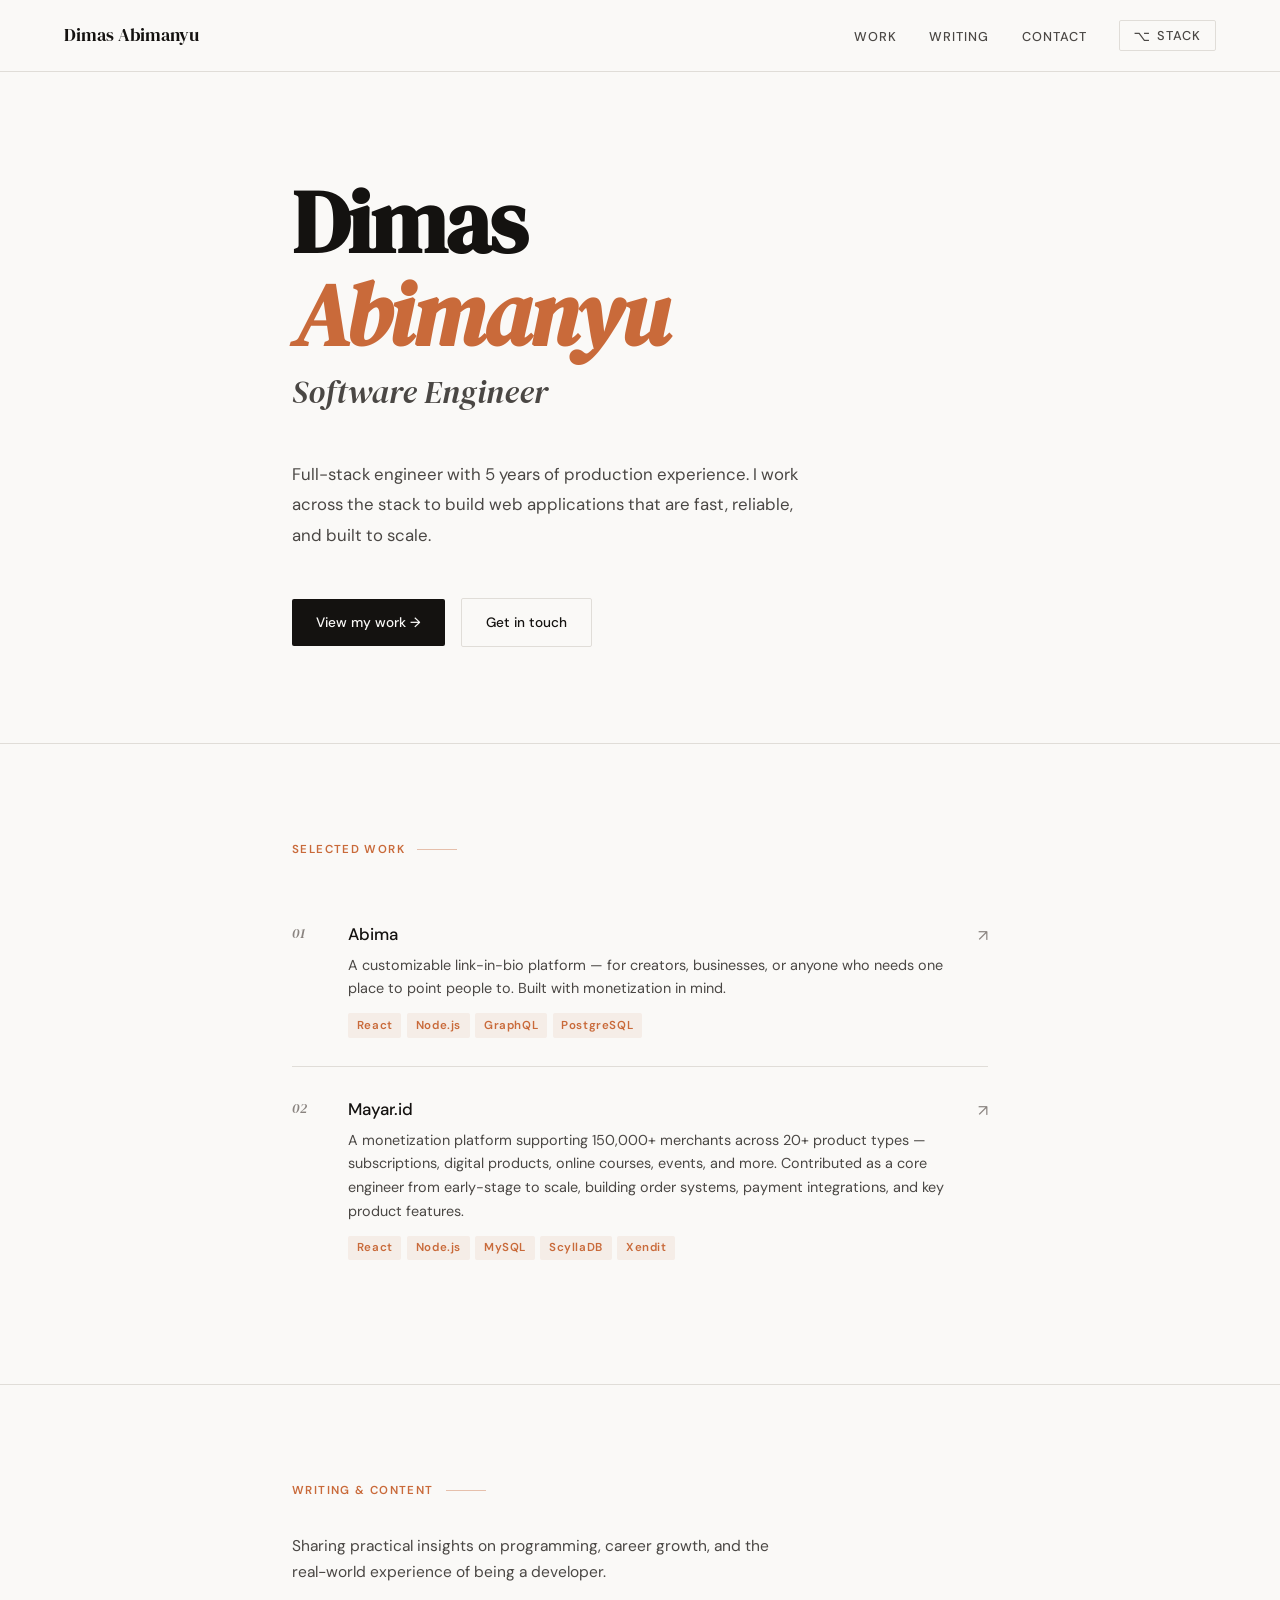
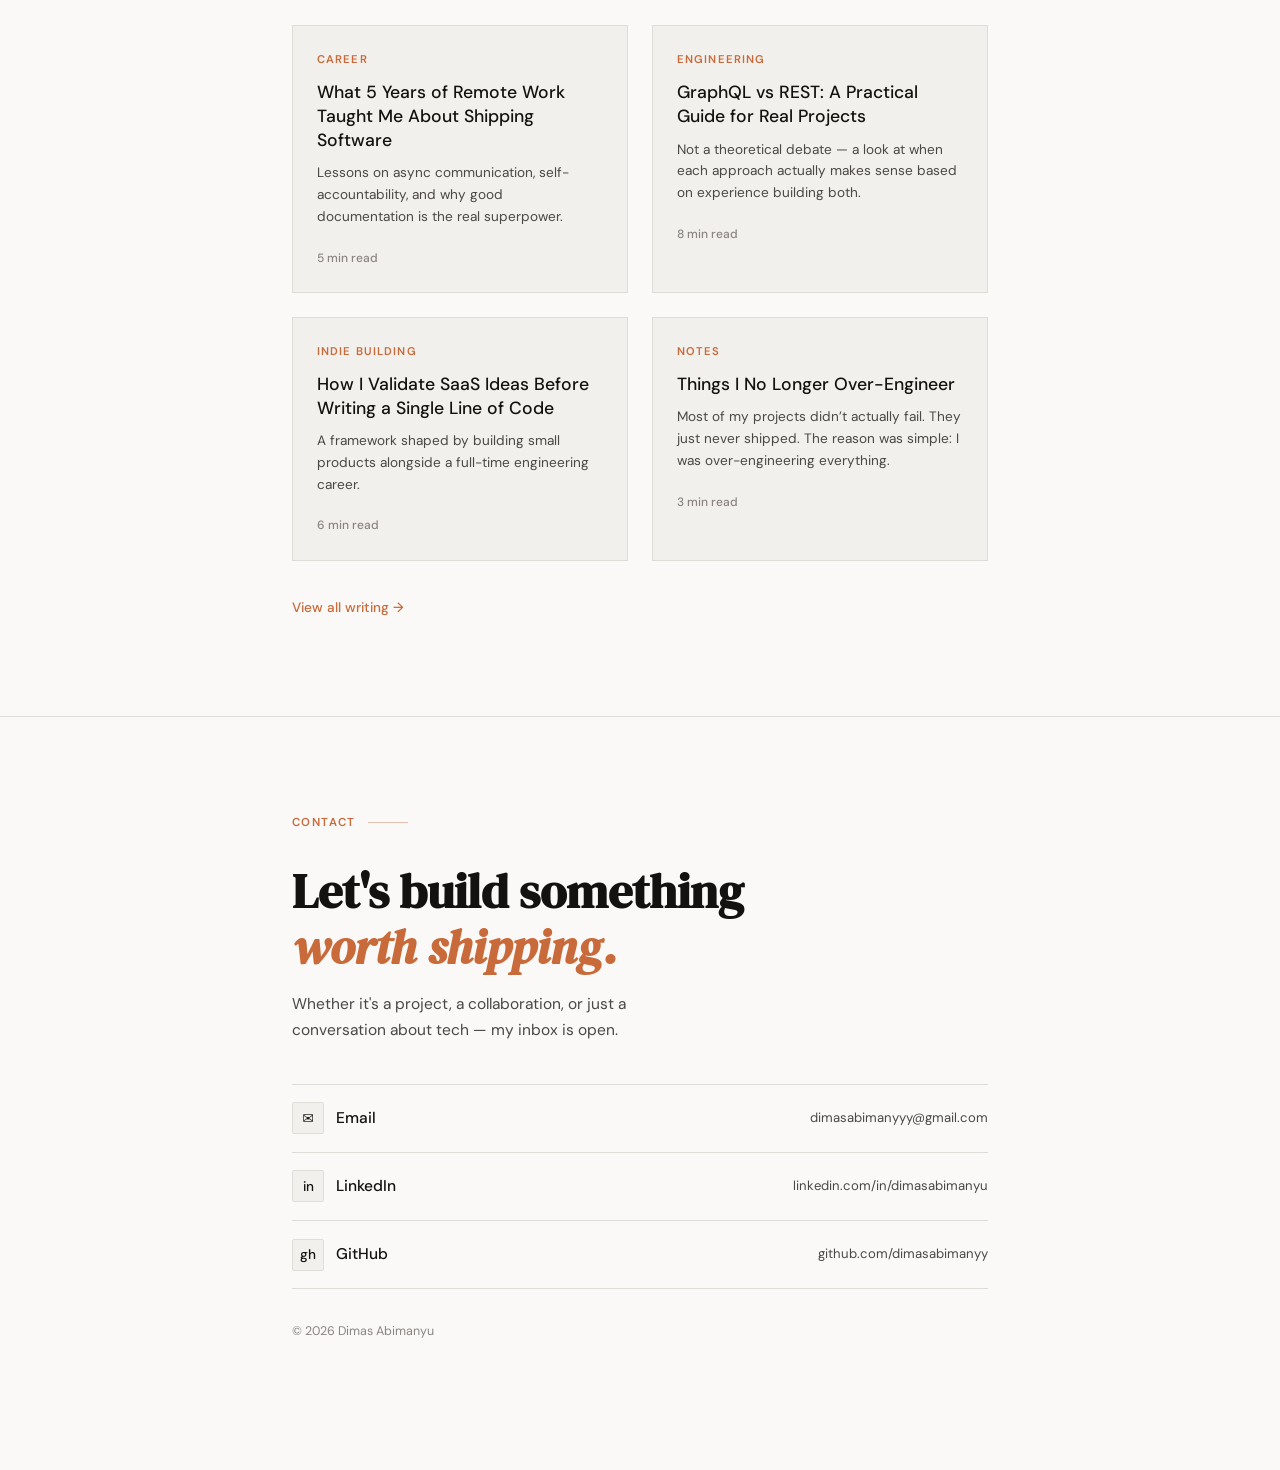
==== index.html @ a8164c02 "fixed nav position" ====
<!doctype html>
<html lang="en">
  <head>
    <meta charset="UTF-8" />
    <meta name="viewport" content="width=device-width, initial-scale=1.0" />
    <title>Dimas Abimanyu — Software Engineer</title>
    <link rel="preconnect" href="https://fonts.googleapis.com" />
    <link rel="preconnect" href="https://fonts.gstatic.com" crossorigin />
    <link
      href="https://fonts.googleapis.com/css2?family=DM+Serif+Display:ital@0;1&family=DM+Sans:ital,opsz,wght@0,9..40,300;0,9..40,400;0,9..40,500;1,9..40,300&display=swap"
      rel="stylesheet"
    />

    <link
      rel="icon"
      type="image/png"
      href="favicon/favicon-96x96.png"
      sizes="96x96"
    />
    <link rel="icon" type="image/svg+xml" href="favicon/favicon.svg" />
    <link rel="shortcut icon" href="favicon/favicon.ico" />
    <link
      rel="apple-touch-icon"
      sizes="180x180"
      href="favicon/apple-touch-icon.png"
    />
    <meta name="apple-mobile-web-app-title" content="Abima" />
    <link rel="manifest" href="favicon/site.webmanifest" />
    <style>
      *,
      *::before,
      *::after {
        box-sizing: border-box;
        margin: 0;
        padding: 0;
      }
      :root {
        --ink: #141210;
        --ink-muted: #4a4744;
        --ink-faint: #8a8480;
        --paper: #faf9f7;
        --paper-warm: #f2f0ec;
        --accent: #c96a3a;
        --accent-light: #f5ede7;
        --border: #e0ddd8;
        --font-display: "DM Serif Display", Georgia, serif;
        --font-body: "DM Sans", system-ui, sans-serif;
        --max-w: 760px;
        --gap: clamp(3rem, 8vw, 6rem);
        --drawer-w: 340px;
      }
      html {
        scroll-behavior: smooth;
      }
      body {
        background: var(--paper);
        color: var(--ink);
        font-family: var(--font-body);
        font-size: 1rem;
        line-height: 1.7;
        font-weight: 400;
        -webkit-font-smoothing: antialiased;
        overflow-x: hidden;
      }

      ::-webkit-scrollbar {
        width: 4px;
      }
      ::-webkit-scrollbar-track {
        background: var(--paper);
      }
      ::-webkit-scrollbar-thumb {
        background: var(--ink-faint);
        border-radius: 2px;
      }

      /* NAV */
      nav {
        position: absolute;
        top: 0;
        left: 0;
        right: 0;
        z-index: 100;
        display: flex;
        align-items: center;
        justify-content: space-between;
        padding: 1.25rem clamp(1.5rem, 6vw, 4rem);
        background: rgba(250, 249, 247, 0.92);
        backdrop-filter: blur(12px);
        border-bottom: 1px solid var(--border);
      }
      .nav-logo {
        font-family: var(--font-display);
        font-size: 1.1rem;
        color: var(--ink);
        text-decoration: none;
      }
      .nav-links {
        display: flex;
        gap: 2rem;
        list-style: none;
        align-items: center;
      }
      .nav-links a {
        font-size: 0.8rem;
        font-weight: 500;
        letter-spacing: 0.08em;
        text-transform: uppercase;
        color: var(--ink-muted);
        text-decoration: none;
        transition: color 0.2s;
      }
      .nav-links a:hover {
        color: var(--ink);
      }

      /* STACK BUTTON */
      .nav-stack-btn {
        font-size: 0.8rem;
        font-weight: 500;
        letter-spacing: 0.08em;
        text-transform: uppercase;
        color: var(--ink-muted);
        background: none;
        border: 1px solid var(--border);
        padding: 0.35rem 0.85rem;
        border-radius: 2px;
        cursor: pointer;
        transition: all 0.2s;
        display: flex;
        align-items: center;
        gap: 0.4rem;
        font-family: var(--font-body);
      }
      .nav-stack-btn:hover {
        color: var(--accent);
        border-color: var(--accent);
      }
      .nav-stack-btn .stack-icon {
        font-size: 0.9rem;
        transition: transform 0.3s;
      }
      .nav-stack-btn.open .stack-icon {
        transform: rotate(180deg);
      }

      /* DRAWER OVERLAY */
      .drawer-overlay {
        position: fixed;
        inset: 0;
        background: rgba(20, 18, 16, 0);
        z-index: 200;
        pointer-events: none;
        transition: background 0.35s;
      }
      .drawer-overlay.open {
        background: rgba(20, 18, 16, 0.35);
        pointer-events: all;
        backdrop-filter: blur(2px);
      }

      /* DRAWER */
      .drawer {
        position: fixed;
        top: 0;
        right: 0;
        bottom: 0;
        width: var(--drawer-w);
        max-width: 90vw;
        background: var(--paper);
        border-left: 1px solid var(--border);
        z-index: 201;
        transform: translateX(100%);
        transition: transform 0.4s cubic-bezier(0.4, 0, 0.2, 1);
        display: flex;
        flex-direction: column;
        overflow: hidden;
      }
      .drawer.open {
        transform: translateX(0);
      }

      .drawer-header {
        padding: 1.5rem 1.75rem 1.25rem;
        border-bottom: 1px solid var(--border);
        display: flex;
        align-items: center;
        justify-content: space-between;
        flex-shrink: 0;
      }
      .drawer-title {
        font-family: var(--font-display);
        font-size: 1.3rem;
        color: var(--ink);
      }
      .drawer-close {
        background: none;
        border: none;
        cursor: pointer;
        color: var(--ink-faint);
        font-size: 1.1rem;
        line-height: 1;
        padding: 0.25rem;
        transition: color 0.2s;
        display: flex;
        align-items: center;
        justify-content: center;
        width: 28px;
        height: 28px;
      }
      .drawer-close:hover {
        color: var(--ink);
      }

      .drawer-body {
        flex: 1;
        overflow-y: auto;
        padding: 1.75rem;
        display: flex;
        flex-direction: column;
        gap: 1.75rem;
      }
      .drawer-body::-webkit-scrollbar {
        width: 3px;
      }
      .drawer-body::-webkit-scrollbar-thumb {
        background: var(--border);
        border-radius: 2px;
      }

      .drawer-group {
      }
      .drawer-group-name {
        font-size: 0.68rem;
        font-weight: 600;
        letter-spacing: 0.12em;
        text-transform: uppercase;
        color: var(--accent);
        margin-bottom: 0.85rem;
        display: flex;
        align-items: center;
        gap: 0.6rem;
      }
      .drawer-group-name::after {
        content: "";
        display: block;
        height: 1px;
        flex: 1;
        background: var(--accent);
        opacity: 0.25;
      }
      .skill-tags {
        display: flex;
        flex-wrap: wrap;
        gap: 0.4rem;
      }
      .skill-tag {
        font-size: 0.82rem;
        color: var(--ink);
        background: var(--paper-warm);
        padding: 0.25rem 0.65rem;
        border-radius: 2px;
        border: 1px solid var(--border);
        transition:
          background 0.15s,
          border-color 0.15s;
      }
      .skill-tag:hover {
        background: var(--accent-light);
        border-color: var(--accent);
      }

      .drawer-note {
        font-size: 0.82rem;
        color: var(--ink-faint);
        line-height: 1.6;
        border-top: 1px solid var(--border);
        padding-top: 1.25rem;
        margin-top: auto;
      }

      /* PAGE LAYOUT */
      .container {
        max-width: var(--max-w);
        margin: 0 auto;
        padding: 0 clamp(1.5rem, 6vw, 2rem);
      }
      section {
        padding: var(--gap) 0;
        border-bottom: 1px solid var(--border);
      }
      section:last-of-type {
        border-bottom: none;
      }
      .section-label {
        font-size: 0.72rem;
        font-weight: 600;
        letter-spacing: 0.12em;
        text-transform: uppercase;
        color: var(--accent);
        margin-bottom: 2rem;
        display: flex;
        align-items: center;
        gap: 0.75rem;
      }
      .section-label::after {
        content: "";
        display: block;
        height: 1px;
        width: 40px;
        background: var(--accent);
        opacity: 0.4;
      }

      /* HERO */
      #hero {
        padding-top: calc(var(--gap) + 5rem);
        padding-bottom: var(--gap);
        border-bottom: 1px solid var(--border);
      }
      .hero-eyebrow {
        font-size: 0.82rem;
        letter-spacing: 0.1em;
        text-transform: uppercase;
        color: var(--ink-muted);
        font-weight: 500;
        margin-bottom: 1.5rem;
      }
      .hero-name {
        font-family: var(--font-display);
        font-size: clamp(3rem, 9vw, 5.5rem);
        line-height: 1.05;
        letter-spacing: -0.02em;
        color: var(--ink);
        margin-bottom: 0.25rem;
      }
      .hero-name em {
        font-style: italic;
        color: var(--accent);
      }
      .hero-title {
        font-family: var(--font-display);
        font-style: italic;
        font-size: clamp(1.4rem, 3.5vw, 2rem);
        color: var(--ink-muted);
        margin-bottom: 2.5rem;
      }
      .hero-bio {
        max-width: 520px;
        font-size: 1.05rem;
        color: var(--ink-muted);
        line-height: 1.8;
        margin-bottom: 3rem;
      }
      .hero-actions {
        display: flex;
        gap: 1rem;
        flex-wrap: wrap;
        align-items: center;
      }
      .btn {
        display: inline-flex;
        align-items: center;
        gap: 0.5rem;
        padding: 0.75rem 1.5rem;
        font-family: var(--font-body);
        font-size: 0.85rem;
        font-weight: 500;
        text-decoration: none;
        border-radius: 2px;
        transition: all 0.2s;
        cursor: pointer;
        border: none;
      }
      .btn-primary {
        background: var(--ink);
        color: var(--paper);
      }
      .btn-primary:hover {
        background: var(--accent);
      }
      .btn-outline {
        background: transparent;
        color: var(--ink);
        border: 1px solid var(--border);
      }
      .btn-outline:hover {
        border-color: var(--ink);
      }

      .fade-up {
        opacity: 0;
        transform: translateY(18px);
        animation: fadeUp 0.6s ease forwards;
      }
      @keyframes fadeUp {
        to {
          opacity: 1;
          transform: translateY(0);
        }
      }
      .fade-up:nth-child(1) {
        animation-delay: 0.05s;
      }
      .fade-up:nth-child(2) {
        animation-delay: 0.12s;
      }
      .fade-up:nth-child(3) {
        animation-delay: 0.2s;
      }
      .fade-up:nth-child(4) {
        animation-delay: 0.28s;
      }
      .fade-up:nth-child(5) {
        animation-delay: 0.36s;
      }

      /* PROJECTS */
      .projects-list {
        display: flex;
        flex-direction: column;
      }
      .project-item {
        display: grid;
        grid-template-columns: auto 1fr auto;
        gap: 1.5rem;
        align-items: start;
        padding: 1.75rem 0;
        border-bottom: 1px solid var(--border);
        text-decoration: none;
        color: inherit;
      }
      .project-item:last-child {
        border-bottom: none;
      }
      .project-item:hover .project-name {
        color: var(--accent);
      }
      .project-num {
        font-family: var(--font-display);
        font-style: italic;
        font-size: 0.9rem;
        color: var(--ink-faint);
        padding-top: 0.1rem;
        min-width: 2rem;
      }
      .project-name {
        font-size: 1.05rem;
        font-weight: 500;
        color: var(--ink);
        margin-bottom: 0.35rem;
        transition: color 0.2s;
      }
      .project-desc {
        font-size: 0.9rem;
        color: var(--ink-muted);
        line-height: 1.65;
        margin-bottom: 0.75rem;
      }
      .project-stack {
        display: flex;
        flex-wrap: wrap;
        gap: 0.35rem;
      }
      .project-tech {
        font-size: 0.72rem;
        font-weight: 600;
        letter-spacing: 0.05em;
        color: var(--accent);
        background: var(--accent-light);
        padding: 0.15rem 0.55rem;
        border-radius: 2px;
      }
      .project-arrow {
        font-size: 1rem;
        color: var(--ink-faint);
        padding-top: 0.15rem;
        transition:
          transform 0.2s,
          color 0.2s;
      }
      .project-item:hover .project-arrow {
        transform: translate(3px, -3px);
        color: var(--accent);
      }

      /* BLOG */
      .blog-intro {
        color: var(--ink-muted);
        font-size: 0.97rem;
        max-width: 480px;
        margin-bottom: 2.5rem;
      }
      .blog-grid {
        display: grid;
        grid-template-columns: 1fr 1fr;
        gap: 1.5rem;
      }
      .blog-card {
        padding: 1.5rem;
        background: var(--paper-warm);
        border: 1px solid var(--border);
        text-decoration: none;
        color: inherit;
        display: block;
        transition: border-color 0.2s;
      }
      .blog-card:hover {
        border-color: var(--accent);
      }
      .blog-tag {
        font-size: 0.7rem;
        font-weight: 600;
        letter-spacing: 0.1em;
        text-transform: uppercase;
        color: var(--accent);
        margin-bottom: 0.75rem;
      }
      .blog-title {
        font-weight: 500;
        font-size: 1.1rem;
        line-height: 1.35;
        color: var(--ink);
        margin-bottom: 0.6rem;
      }
      .blog-excerpt {
        font-size: 0.85rem;
        color: var(--ink-muted);
        line-height: 1.6;
        margin-bottom: 1.25rem;
      }
      .blog-meta {
        font-size: 0.75rem;
        color: var(--ink-faint);
        font-weight: 500;
      }

      /* CONTACT */
      .contact-headline {
        font-family: var(--font-display);
        font-size: clamp(1.8rem, 5vw, 3rem);
        line-height: 1.15;
        color: var(--ink);
        margin-bottom: 1rem;
      }
      .contact-headline em {
        font-style: italic;
        color: var(--accent);
      }
      .contact-sub {
        color: var(--ink-muted);
        font-size: 0.97rem;
        max-width: 420px;
        margin-bottom: 2.5rem;
      }
      .contact-links {
        display: flex;
        flex-direction: column;
      }
      .contact-link {
        display: flex;
        align-items: center;
        justify-content: space-between;
        padding: 1.1rem 0;
        border-bottom: 1px solid var(--border);
        text-decoration: none;
        color: var(--ink);
        transition: color 0.2s;
      }
      .contact-link:first-child {
        border-top: 1px solid var(--border);
      }
      .contact-link:hover {
        color: var(--accent);
      }
      .contact-link-label {
        display: flex;
        align-items: center;
        gap: 0.75rem;
        font-size: 0.97rem;
        font-weight: 500;
      }
      .contact-link-icon {
        width: 32px;
        height: 32px;
        background: var(--paper-warm);
        border: 1px solid var(--border);
        border-radius: 2px;
        display: flex;
        align-items: center;
        justify-content: center;
        font-size: 0.85rem;
      }
      .contact-link-handle {
        font-size: 0.82rem;
        color: var(--ink-muted);
      }

      footer {
        padding: 2rem 0;
        display: flex;
        align-items: center;
        justify-content: space-between;
      }
      .footer-copy {
        font-size: 0.78rem;
        color: var(--ink-faint);
      }

      @media (max-width: 600px) {
        .nav-links li:not(:last-child) {
          display: none;
        }
        .blog-grid {
          grid-template-columns: 1fr;
        }
        .project-item {
          grid-template-columns: auto 1fr;
        }
        .project-arrow {
          display: none;
        }
      }
    </style>
  </head>
  <body>
    <!-- DRAWER OVERLAY -->
    <div
      class="drawer-overlay"
      id="drawerOverlay"
      onclick="closeDrawer()"
    ></div>

    <!-- SLIDE-IN STACK DRAWER -->
    <div class="drawer" id="drawer" role="dialog" aria-label="Skills & Stack">
      <div class="drawer-header">
        <span class="drawer-title">Stack</span>
        <button class="drawer-close" onclick="closeDrawer()" aria-label="Close">
          ✕
        </button>
      </div>
      <div class="drawer-body">
        <div class="drawer-group">
          <p class="drawer-group-name">Frontend</p>
          <div class="skill-tags">
            <span class="skill-tag">JavaScript</span>
            <span class="skill-tag">TypeScript</span>
            <span class="skill-tag">React</span>
            <span class="skill-tag">Next.js</span>
          </div>
        </div>
        <div class="drawer-group">
          <p class="drawer-group-name">Backend</p>
          <div class="skill-tags">
            <span class="skill-tag">Node.js</span>
            <span class="skill-tag">Express</span>
            <span class="skill-tag">GraphQL</span>
            <span class="skill-tag">REST APIs</span>
          </div>
        </div>
        <div class="drawer-group">
          <p class="drawer-group-name">Data & Storage</p>
          <div class="skill-tags">
            <span class="skill-tag">PostgreSQL</span>
            <span class="skill-tag">MongoDB</span>
            <span class="skill-tag">Redis</span>
            <span class="skill-tag">MySQL</span>
            <span class="skill-tag">ScyllaDB</span>
          </div>
        </div>
        <div class="drawer-group">
          <p class="drawer-group-name">Tooling & Infra</p>
          <div class="skill-tags">
            <span class="skill-tag">Docker</span>
            <span class="skill-tag">CI/CD</span>
            <span class="skill-tag">Vercel</span>
            <span class="skill-tag">AWS</span>
          </div>
        </div>
        <p class="drawer-note">
          This is the stack I use most often — I can quickly adapt to new ones.
        </p>
      </div>
    </div>

    <nav>
      <a href="#hero" class="nav-logo">Dimas Abimanyu</a>
      <ul class="nav-links">
        <li><a href="#projects">Work</a></li>
        <li><a href="#blog">Writing</a></li>
        <li><a href="#contact">Contact</a></li>
        <li>
          <button class="nav-stack-btn" id="stackBtn" onclick="toggleDrawer()">
            <span class="stack-icon">⌥</span> Stack
          </button>
        </li>
      </ul>
    </nav>

    <section id="hero">
      <div class="container">
        <!-- <p class="hero-eyebrow fade-up">Based in Indonesia · Open to remote</p> -->
        <h1 class="hero-name fade-up">Dimas<br /><em>Abimanyu</em></h1>
        <p class="hero-title fade-up">Software Engineer</p>
        <p class="hero-bio fade-up">
          Full-stack engineer with 5 years of production experience. I work
          across the stack to build web applications that are fast, reliable,
          and built to scale.
        </p>
        <div class="hero-actions fade-up">
          <a href="#projects" class="btn btn-primary">View my work →</a>
          <a href="#contact" class="btn btn-outline">Get in touch</a>
        </div>
      </div>
    </section>

    <section id="projects">
      <div class="container">
        <p class="section-label">Selected Work</p>
        <div class="projects-list">
          <a href="projects/abima.html" class="project-item">
            <span class="project-num">01</span>
            <div class="project-body">
              <p class="project-name">Abima</p>
              <p class="project-desc">
                A customizable link-in-bio platform — for creators, businesses,
                or anyone who needs one place to point people to. Built with
                monetization in mind.
              </p>
              <div class="project-stack">
                <span class="project-tech">React</span>
                <span class="project-tech">Node.js</span>
                <span class="project-tech">GraphQL</span>
                <span class="project-tech">PostgreSQL</span>
              </div>
            </div>
            <span class="project-arrow">↗</span>
          </a>
          <a href="projects/mayar.html" class="project-item">
            <span class="project-num">02</span>
            <div class="project-body">
              <p class="project-name">Mayar.id</p>
              <p class="project-desc">
                A monetization platform supporting 150,000+ merchants across 20+
                product types — subscriptions, digital products, online courses,
                events, and more. Contributed as a core engineer from
                early-stage to scale, building order systems, payment
                integrations, and key product features.
              </p>
              <div class="project-stack">
                <span class="project-tech">React</span>
                <span class="project-tech">Node.js</span>
                <span class="project-tech">MySQL</span>
                <span class="project-tech">ScyllaDB</span>
                <span class="project-tech">Xendit</span>
              </div>
            </div>
            <span class="project-arrow">↗</span>
          </a>
        </div>
      </div>
    </section>

    <section id="blog">
      <div class="container">
        <p class="section-label">Writing & Content</p>
        <p class="blog-intro">
          Sharing practical insights on programming, career growth, and the
          real-world experience of being a developer.
        </p>

        <div class="blog-grid">
          <a href="articles/template.html" class="blog-card">
            <p class="blog-tag">Career</p>
            <p class="blog-title">
              What 5 Years of Remote Work Taught Me About Shipping Software
            </p>
            <p class="blog-excerpt">
              Lessons on async communication, self-accountability, and why good
              documentation is the real superpower.
            </p>
            <p class="blog-meta">5 min read</p>
          </a>
          <a href="articles/template.html" class="blog-card">
            <p class="blog-tag">Engineering</p>
            <p class="blog-title">
              GraphQL vs REST: A Practical Guide for Real Projects
            </p>
            <p class="blog-excerpt">
              Not a theoretical debate — a look at when each approach actually
              makes sense based on experience building both.
            </p>
            <p class="blog-meta">8 min read</p>
          </a>
          <a href="articles/template.html" class="blog-card">
            <p class="blog-tag">Indie Building</p>
            <p class="blog-title">
              How I Validate SaaS Ideas Before Writing a Single Line of Code
            </p>
            <p class="blog-excerpt">
              A framework shaped by building small products alongside a
              full-time engineering career.
            </p>
            <p class="blog-meta">6 min read</p>
          </a>
          <a href="articles/things-i-no-longer-over-engineer.html" class="blog-card">
            <p class="blog-tag">Notes</p>
            <p class="blog-title">Things I No Longer Over-Engineer</p>
            <p class="blog-excerpt">
              Most of my projects didn’t actually fail. They just never shipped. The reason was simple: I was over-engineering everything.
            </p>
            <p class="blog-meta">3 min read</p>
          </a>
        </div>
        <div style="margin-top: 2rem">
          <a
            href="blog.html"
            style="
              font-size: 0.85rem;
              font-weight: 500;
              color: var(--accent);
              text-decoration: none;
              display: inline-flex;
              align-items: center;
              gap: 0.4rem;
            "
            >View all writing →</a
          >
        </div>
      </div>
    </section>

    <section id="contact">
      <div class="container">
        <p class="section-label">Contact</p>
        <h2 class="contact-headline">
          Let's build something<br /><em>worth shipping.</em>
        </h2>
        <p class="contact-sub">
          Whether it's a project, a collaboration, or just a conversation about
          tech — my inbox is open.
        </p>
        <div class="contact-links">
          <a href="mailto:dimasabimanyyy@gmail.com" class="contact-link">
            <span class="contact-link-label"
              ><span class="contact-link-icon">✉</span>Email</span
            >
            <span class="contact-link-handle">dimasabimanyyy@gmail.com</span>
          </a>
          <a
            href="https://linkedin.com/in/dimasabimanyu"
            target="_blank"
            class="contact-link"
          >
            <span class="contact-link-label"
              ><span class="contact-link-icon">in</span>LinkedIn</span
            >
            <span class="contact-link-handle"
              >linkedin.com/in/dimasabimanyu</span
            >
          </a>
          <a
            href="https://github.com/dimasabimanyy"
            target="_blank"
            class="contact-link"
          >
            <span class="contact-link-label"
              ><span class="contact-link-icon">gh</span>GitHub</span
            >
            <span class="contact-link-handle">github.com/dimasabimanyy</span>
          </a>
        </div>
        <footer>
          <span class="footer-copy">© 2026 Dimas Abimanyu</span>
        </footer>
      </div>
    </section>

    <script>
      const drawer = document.getElementById("drawer");
      const overlay = document.getElementById("drawerOverlay");
      const btn = document.getElementById("stackBtn");

      function openDrawer() {
        drawer.classList.add("open");
        overlay.classList.add("open");
        btn.classList.add("open");
        document.body.style.overflow = "hidden";
      }
      function closeDrawer() {
        drawer.classList.remove("open");
        overlay.classList.remove("open");
        btn.classList.remove("open");
        document.body.style.overflow = "";
      }
      function toggleDrawer() {
        drawer.classList.contains("open") ? closeDrawer() : openDrawer();
      }
      document.addEventListener("keydown", (e) => {
        if (e.key === "Escape") closeDrawer();
      });
    </script>
  </body>
</html>
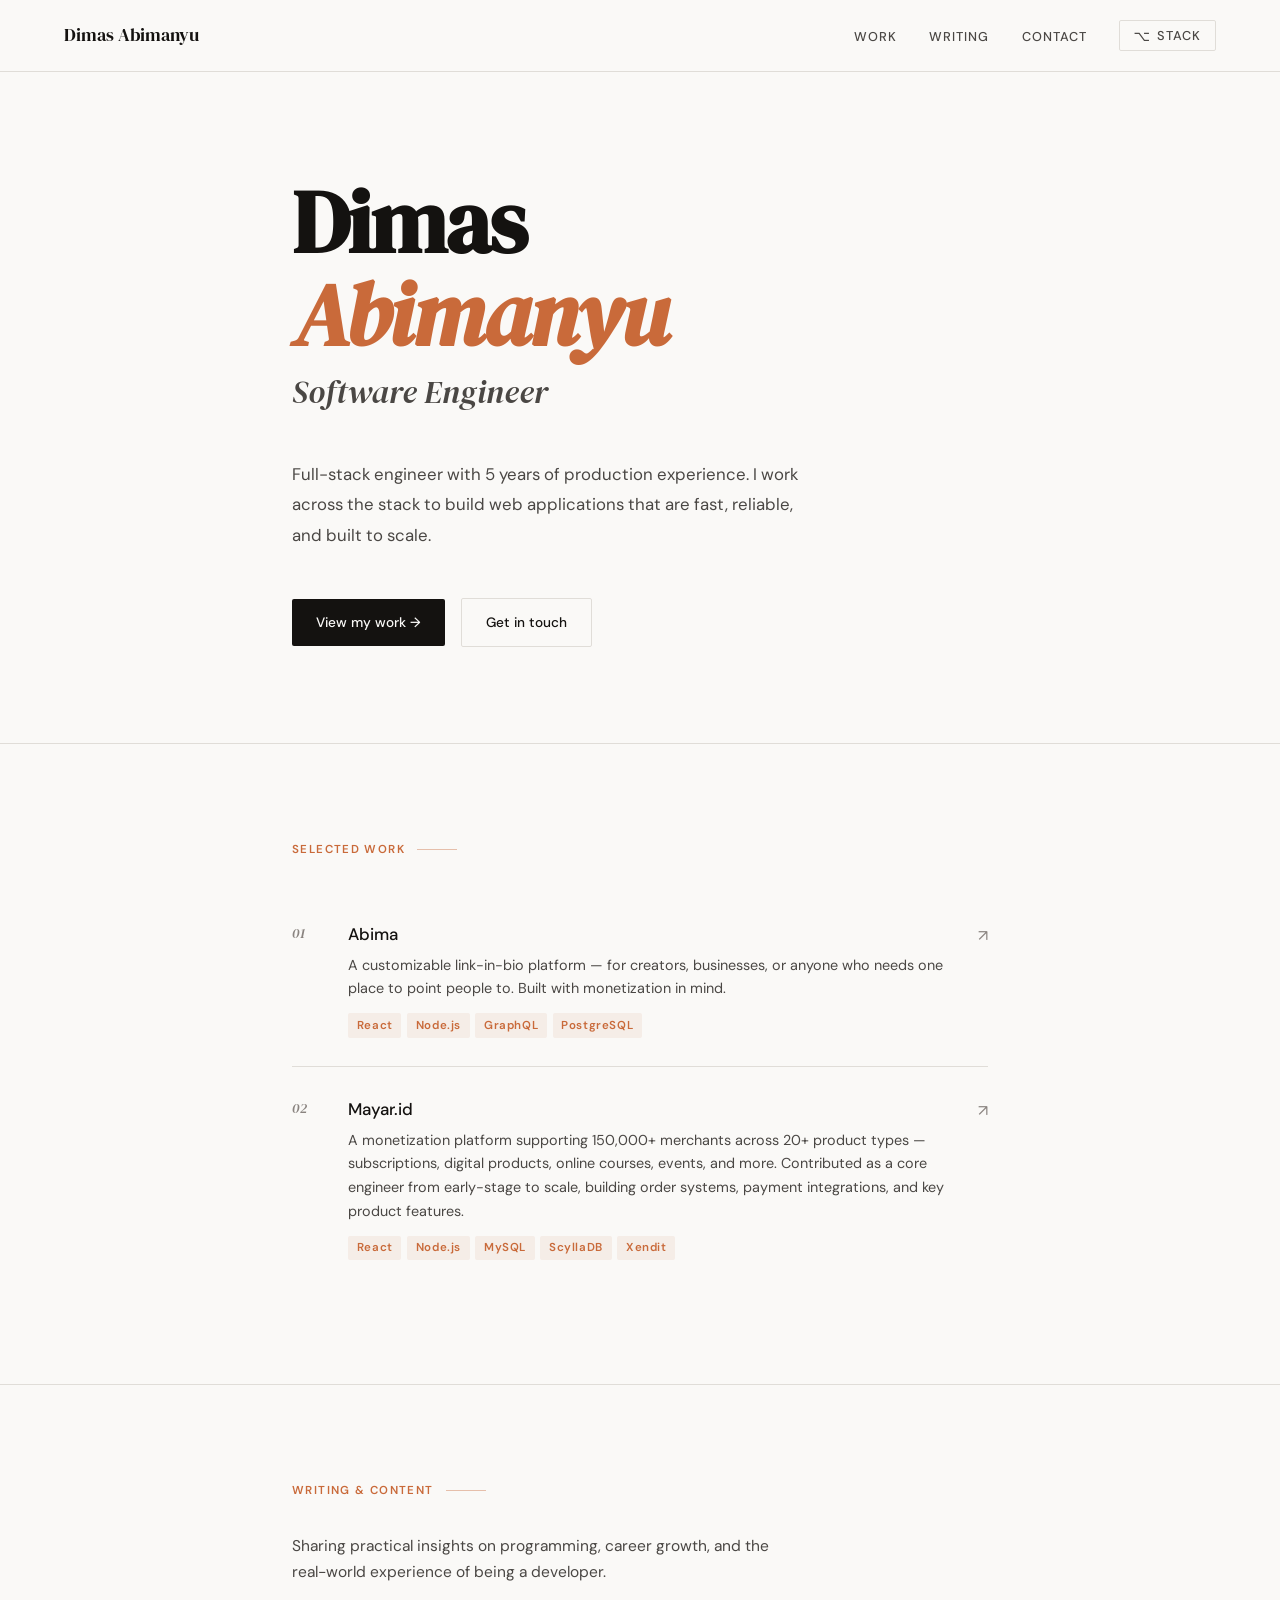
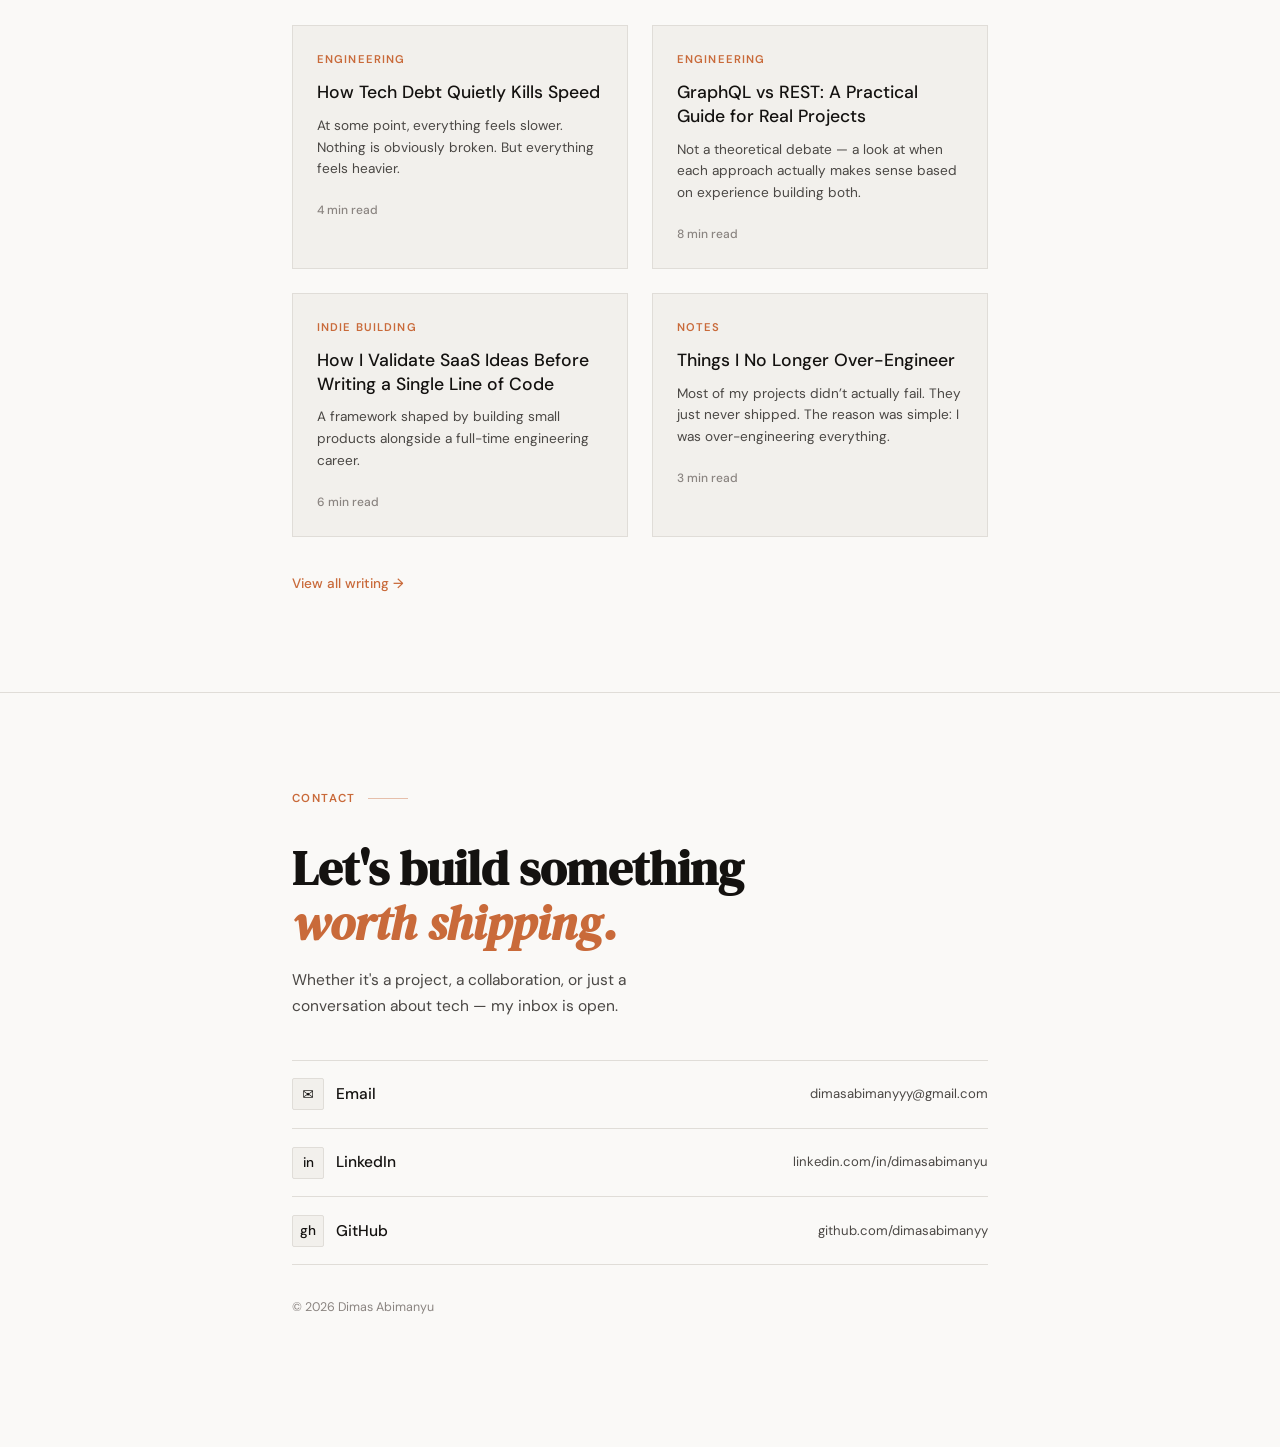
==== commit 2fd67644: "post new article on how tech debt kills speed" ====
--- a/index.html
+++ b/index.html
@@ -770,16 +770,15 @@
         </p>
 
         <div class="blog-grid">
-          <a href="articles/template.html" class="blog-card">
-            <p class="blog-tag">Career</p>
+          <a href="articles/how-tech-debt-quietly-kills-speed.html" class="blog-card">
+            <p class="blog-tag">Engineering</p>
             <p class="blog-title">
-              What 5 Years of Remote Work Taught Me About Shipping Software
+              How Tech Debt Quietly Kills Speed
             </p>
             <p class="blog-excerpt">
-              Lessons on async communication, self-accountability, and why good
-              documentation is the real superpower.
+              At some point, everything feels slower. Nothing is obviously broken. But everything feels heavier.
             </p>
-            <p class="blog-meta">5 min read</p>
+            <p class="blog-meta">4 min read</p>
           </a>
           <a href="articles/template.html" class="blog-card">
             <p class="blog-tag">Engineering</p>
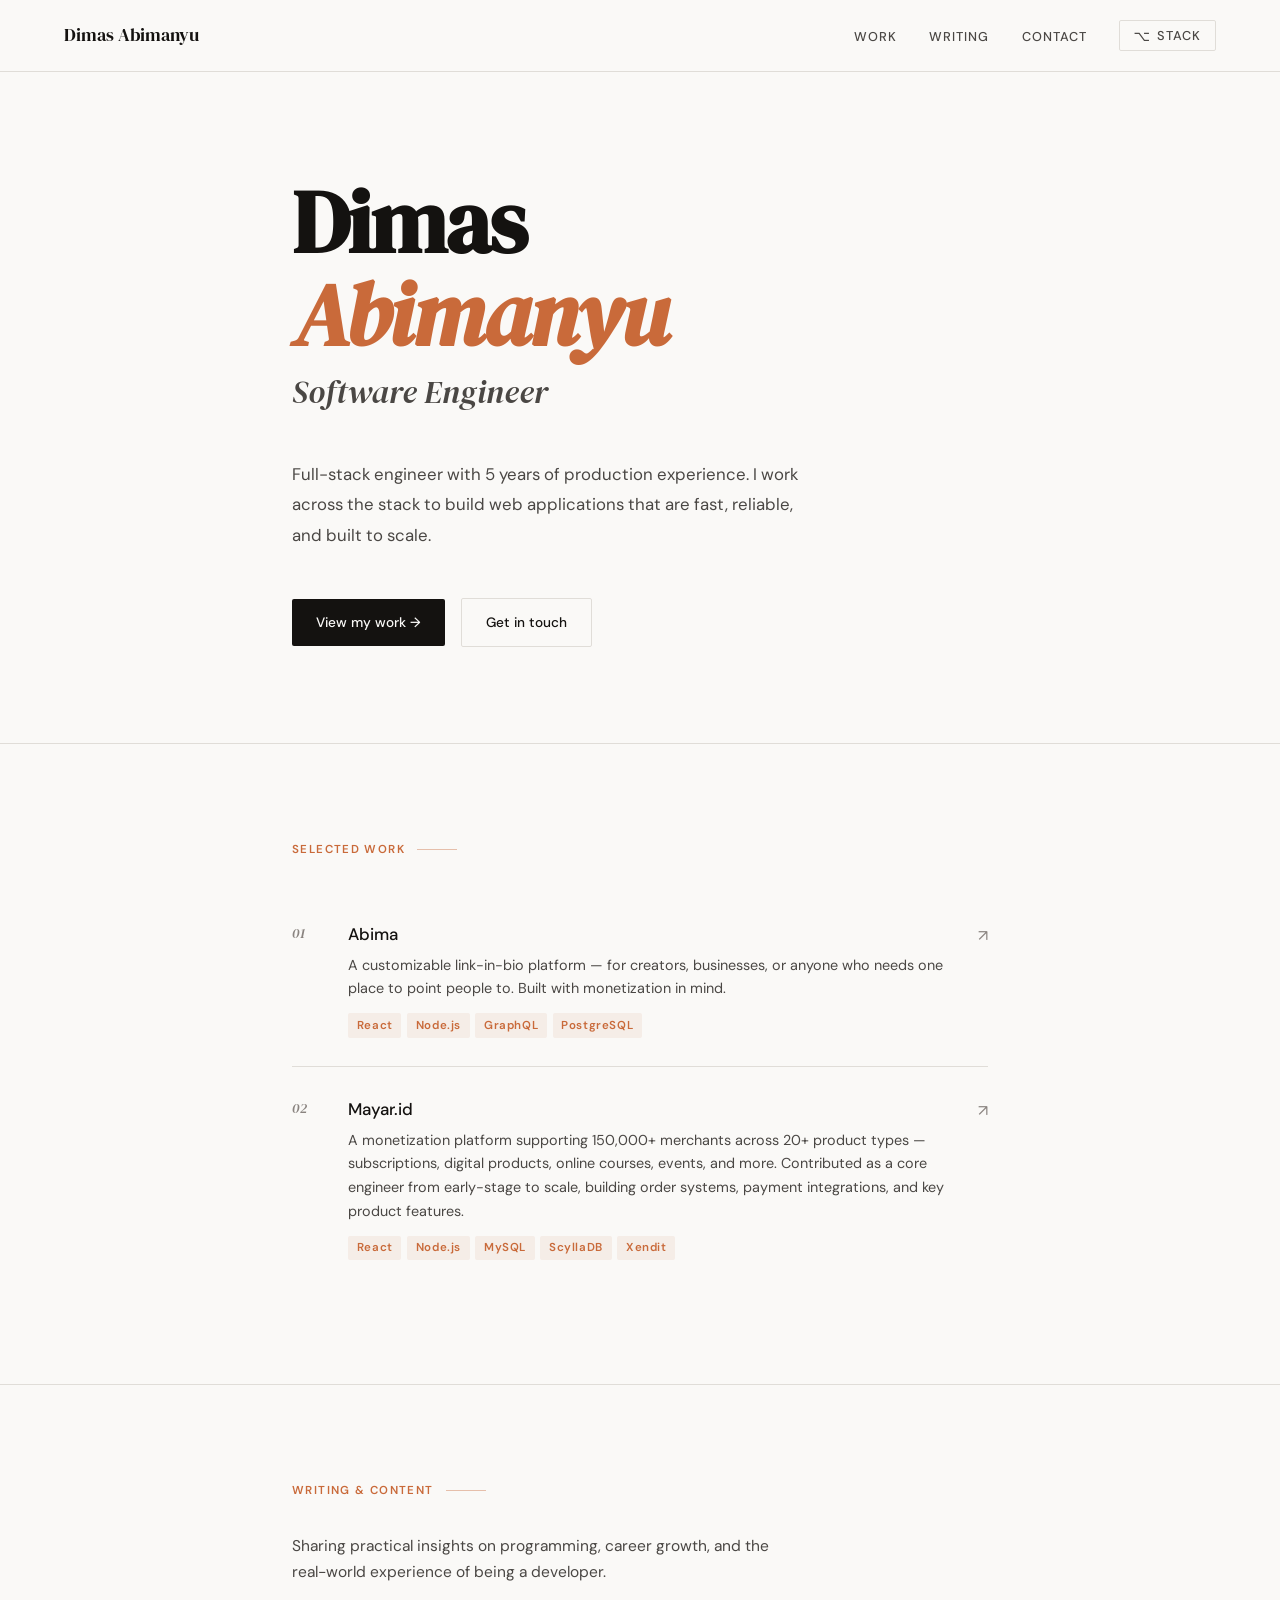
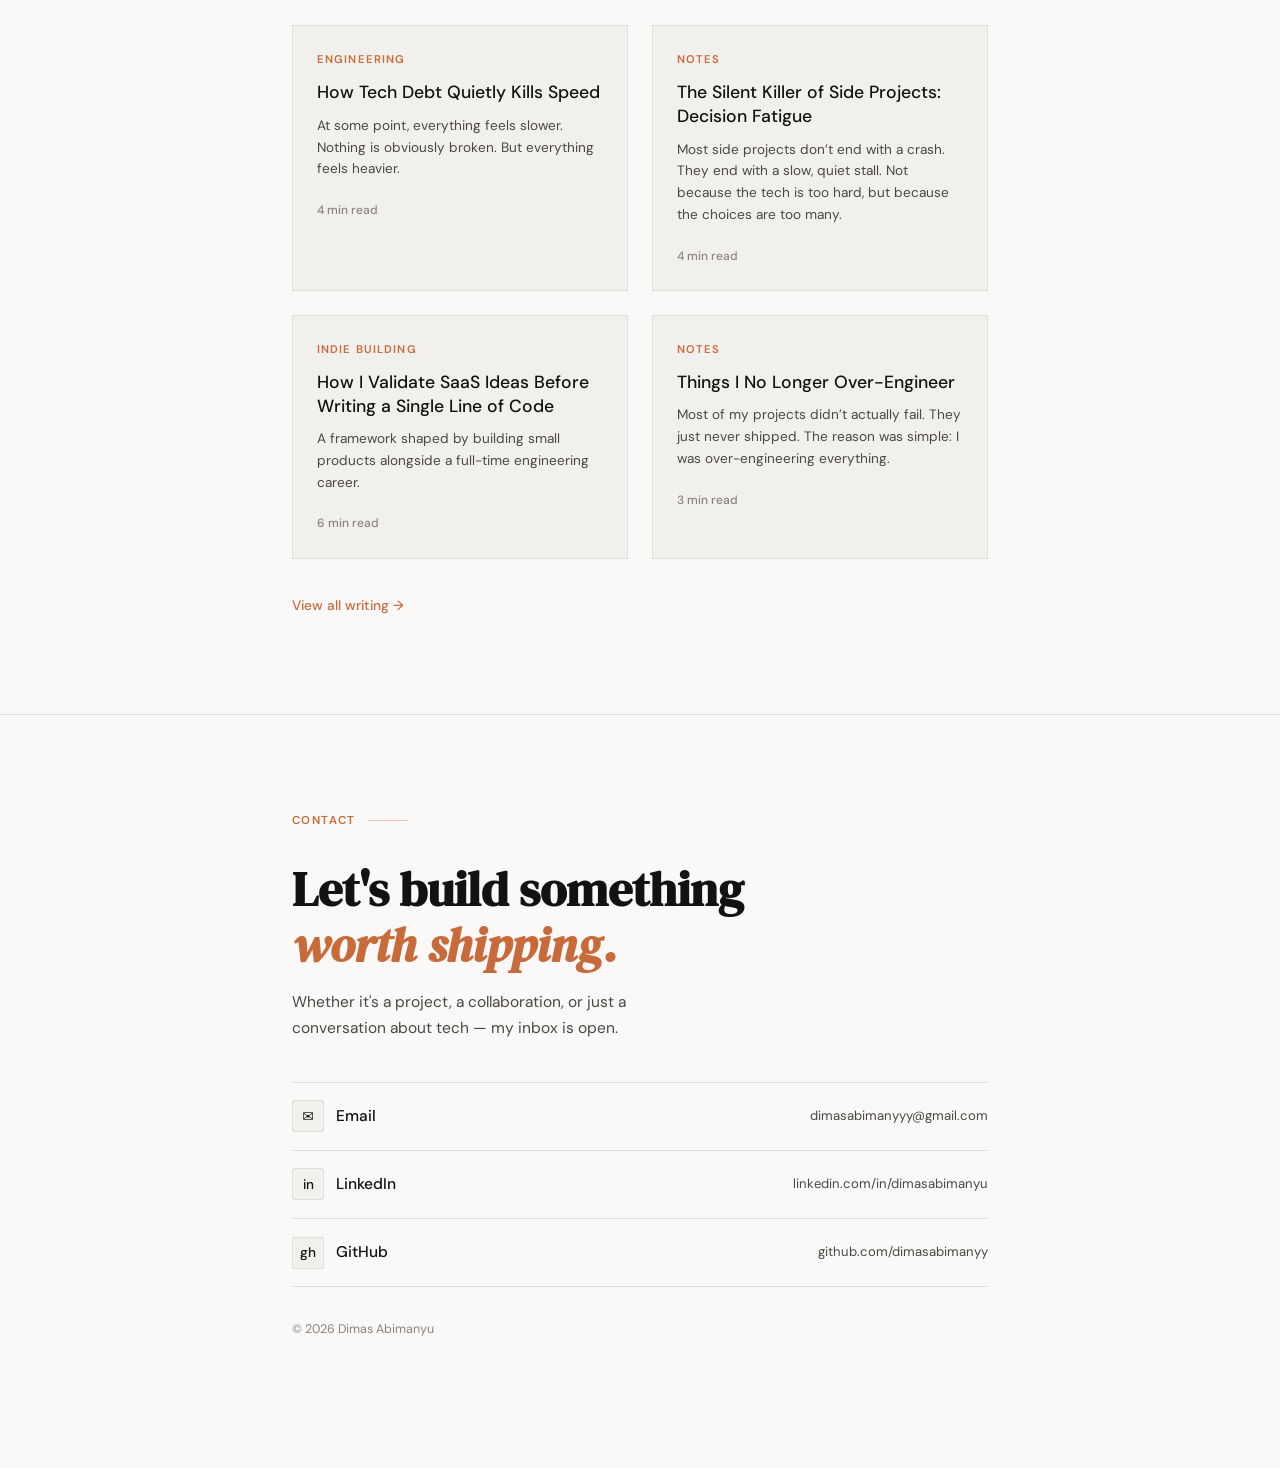
==== commit 6eff66c7: "publish new article: silent killer of side projects" ====
--- a/index.html
+++ b/index.html
@@ -780,16 +780,15 @@
             </p>
             <p class="blog-meta">4 min read</p>
           </a>
-          <a href="articles/template.html" class="blog-card">
-            <p class="blog-tag">Engineering</p>
+          <a href="articles/the-silent-killer-of-side-projects.html" class="blog-card">
+            <p class="blog-tag">Notes</p>
             <p class="blog-title">
-              GraphQL vs REST: A Practical Guide for Real Projects
+              The Silent Killer of Side Projects: Decision Fatigue
             </p>
             <p class="blog-excerpt">
-              Not a theoretical debate — a look at when each approach actually
-              makes sense based on experience building both.
+              Most side projects don’t end with a crash. They end with a slow, quiet stall. Not because the tech is too hard, but because the choices are too many.
             </p>
-            <p class="blog-meta">8 min read</p>
+            <p class="blog-meta">4 min read</p>
           </a>
           <a href="articles/template.html" class="blog-card">
             <p class="blog-tag">Indie Building</p>
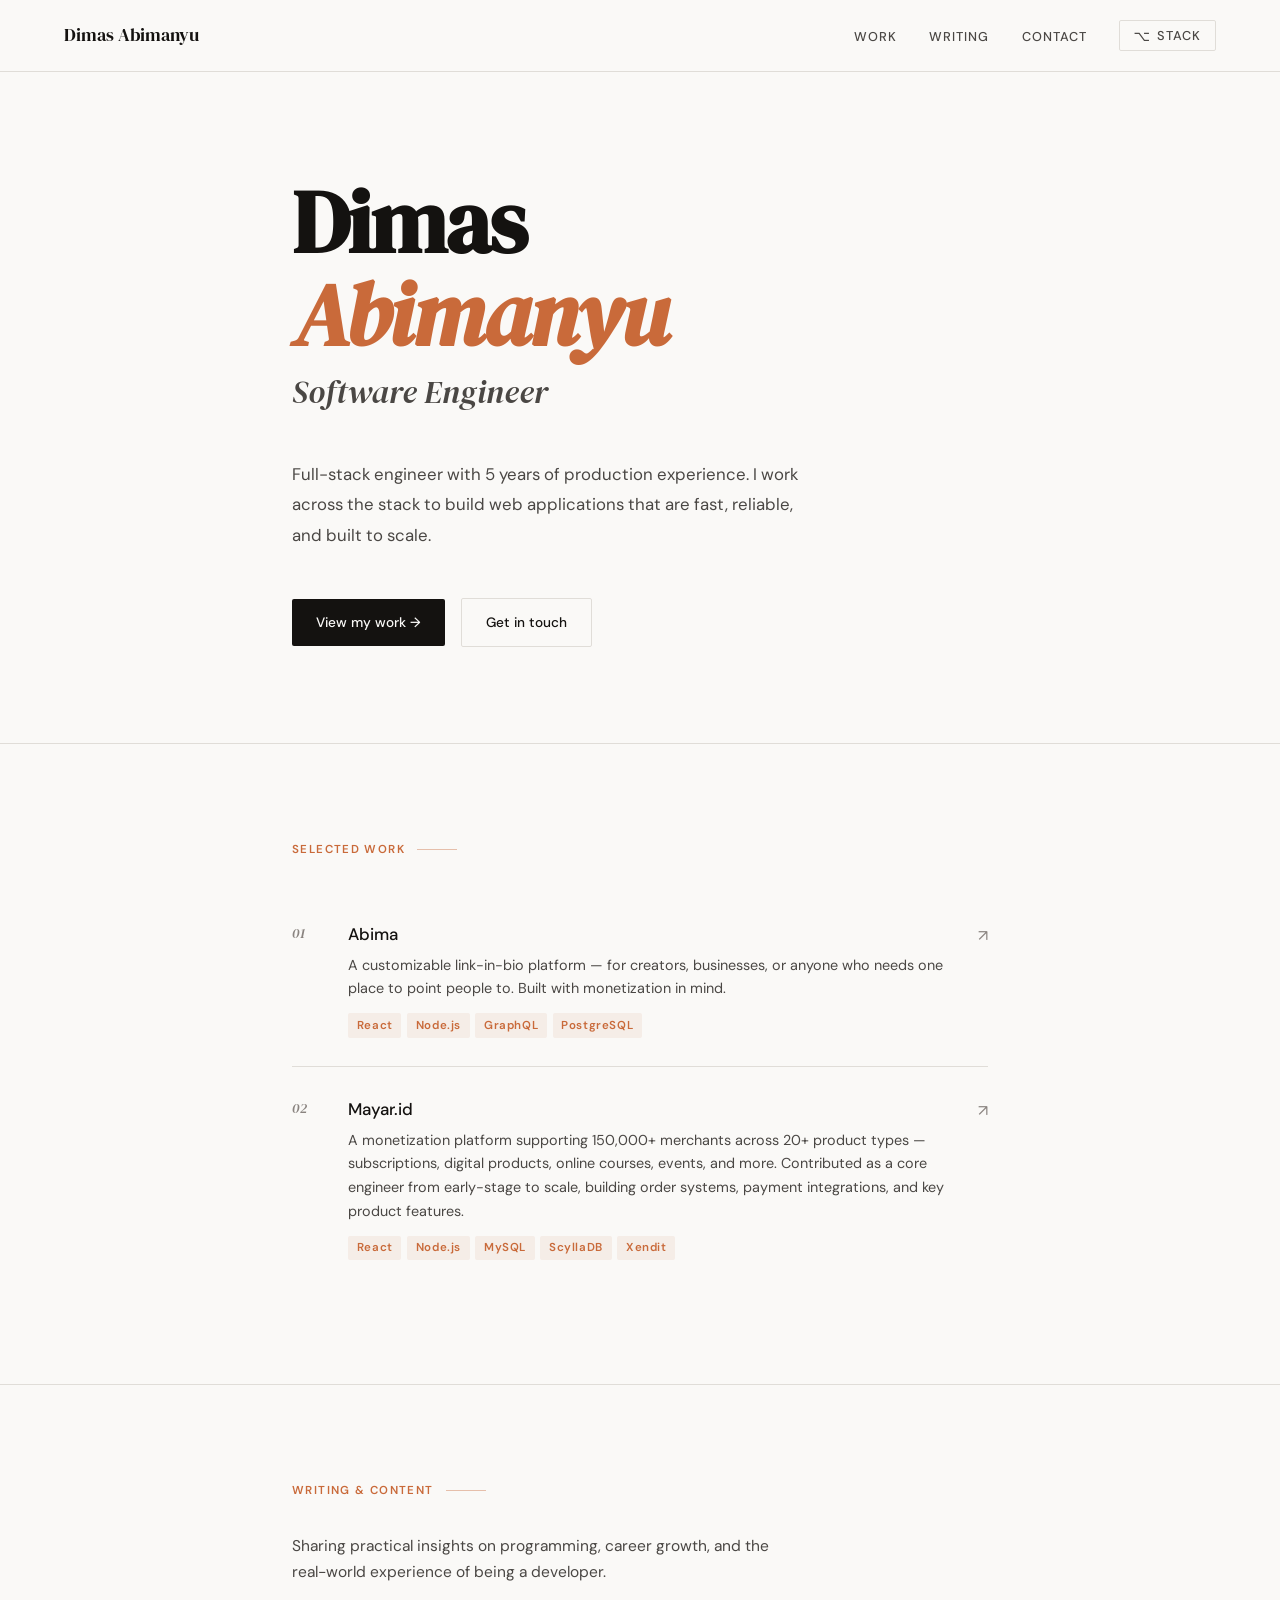
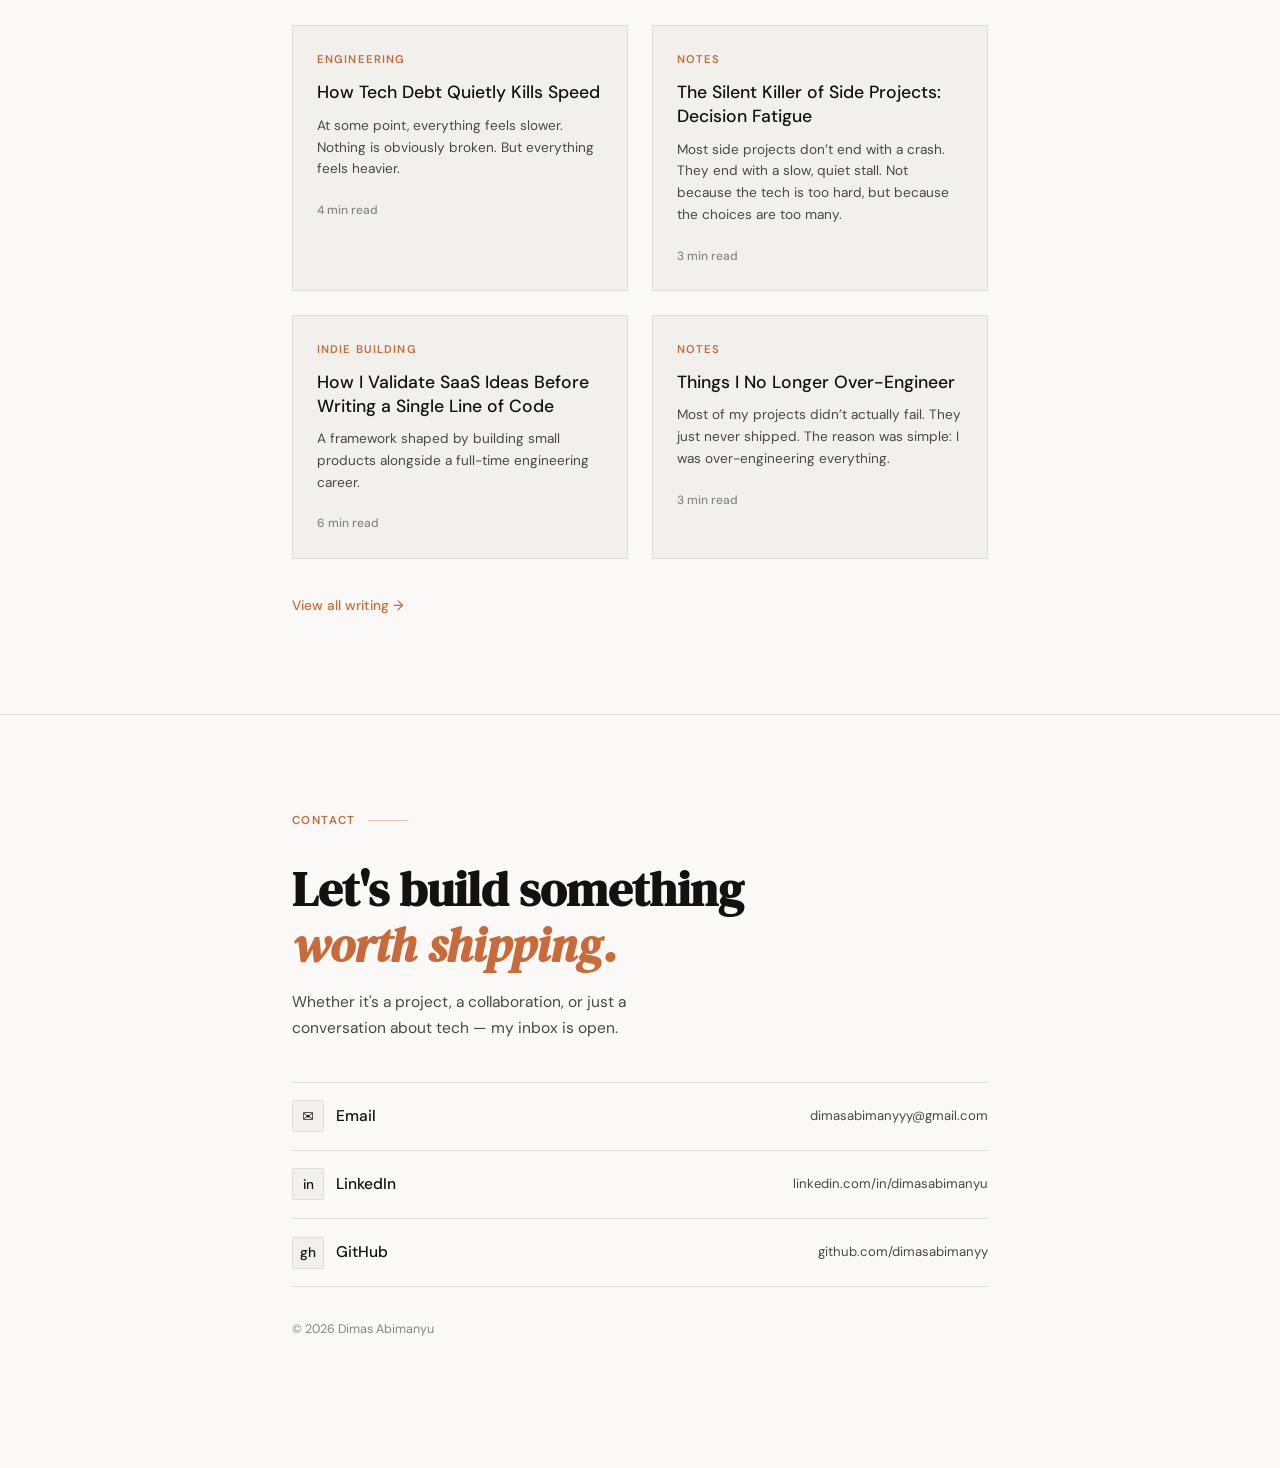
==== commit 6b9c475b: "folder structure to remove the .html from slug" ====
--- a/index.html
+++ b/index.html
@@ -770,7 +770,7 @@
         </p>
 
         <div class="blog-grid">
-          <a href="articles/how-tech-debt-quietly-kills-speed.html" class="blog-card">
+          <a href="articles/how-tech-debt-quietly-kills-speed" class="blog-card">
             <p class="blog-tag">Engineering</p>
             <p class="blog-title">
               How Tech Debt Quietly Kills Speed
@@ -788,7 +788,7 @@
             <p class="blog-excerpt">
               Most side projects don’t end with a crash. They end with a slow, quiet stall. Not because the tech is too hard, but because the choices are too many.
             </p>
-            <p class="blog-meta">4 min read</p>
+            <p class="blog-meta">3 min read</p>
           </a>
           <a href="articles/template.html" class="blog-card">
             <p class="blog-tag">Indie Building</p>
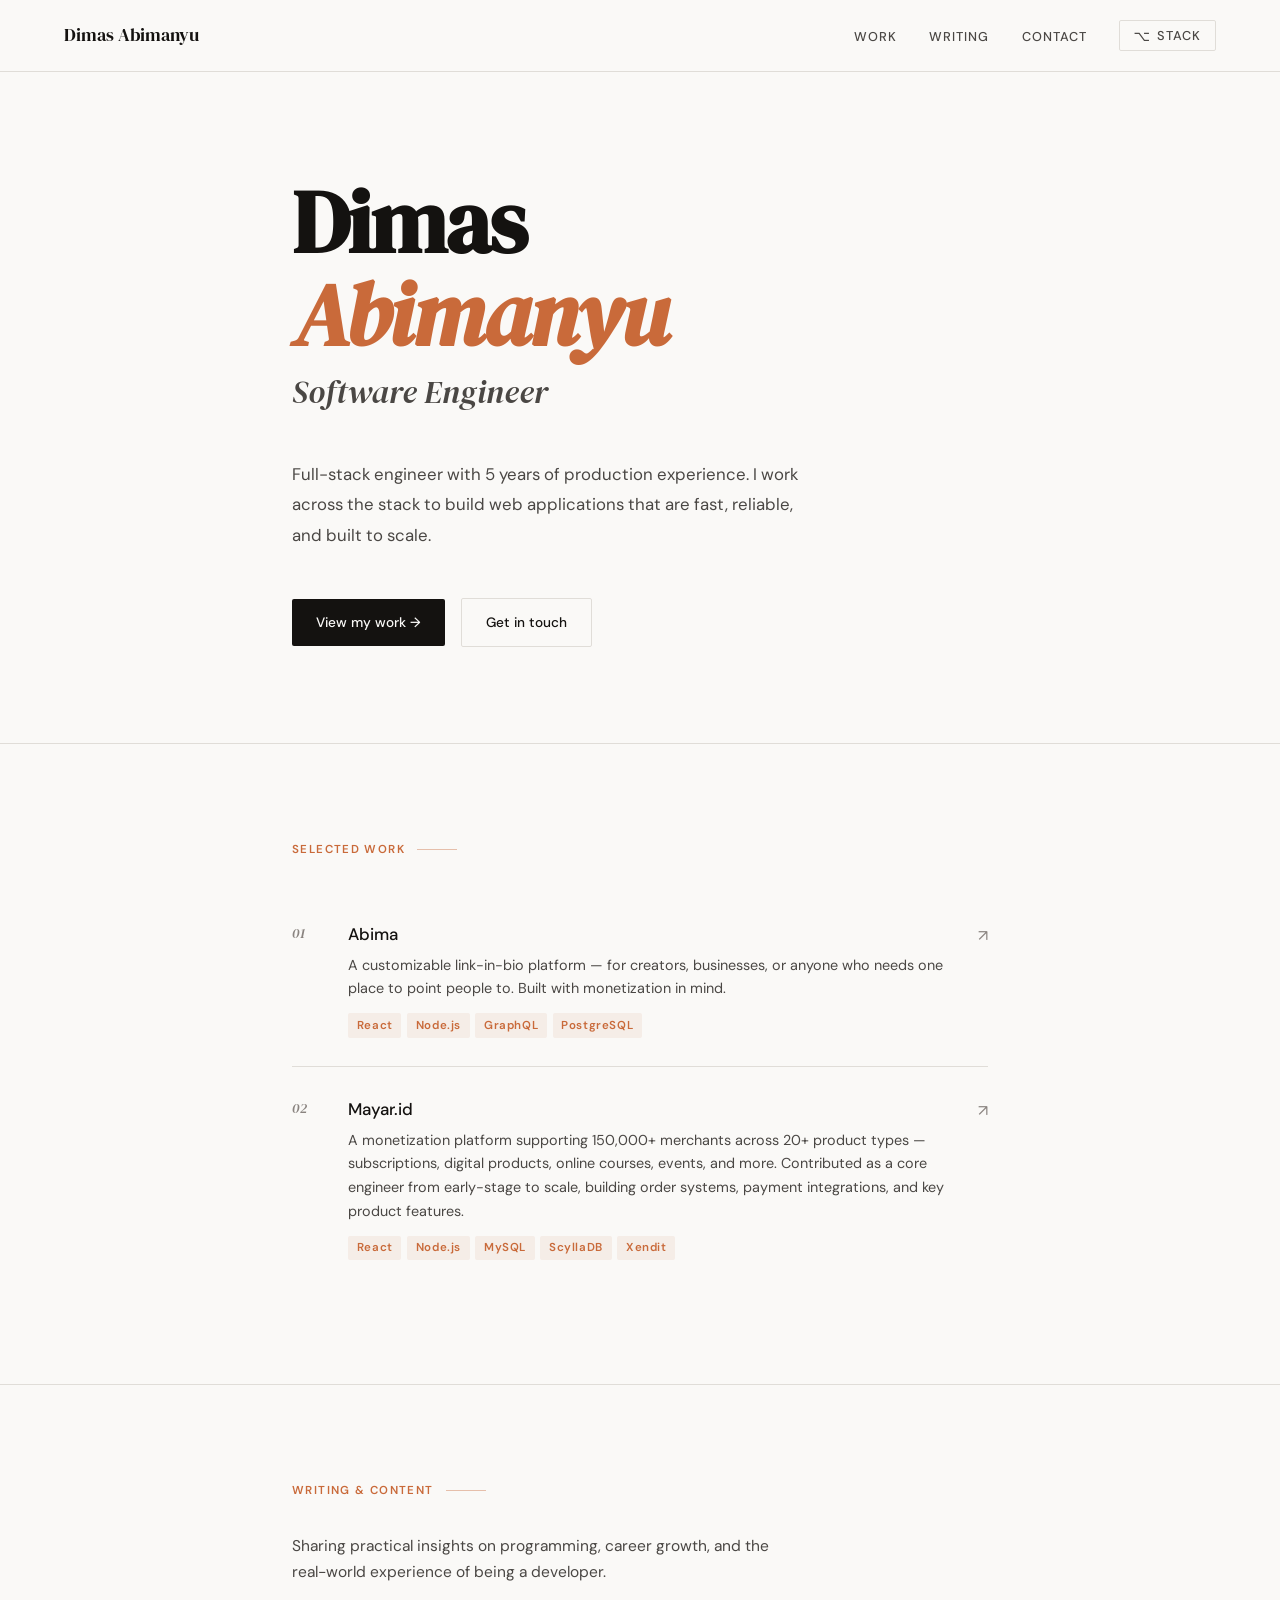
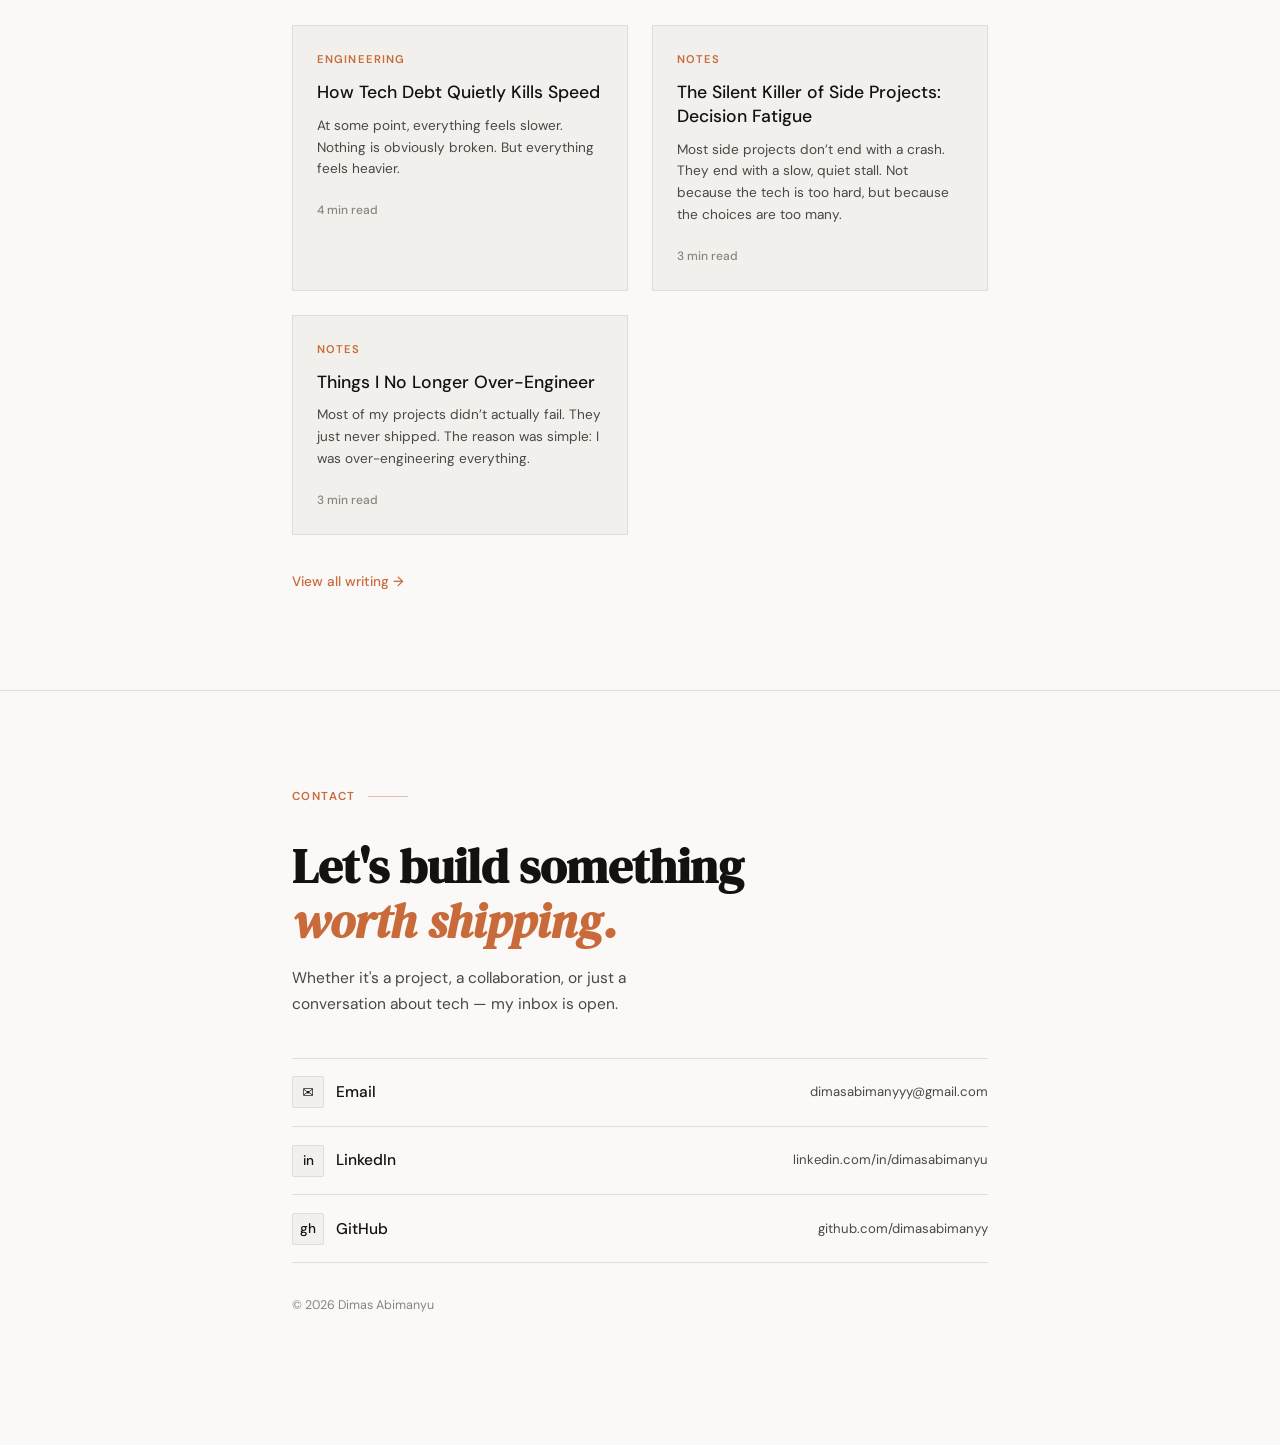
==== commit 162c2b65: "remove an uncomplete article" ====
--- a/index.html
+++ b/index.html
@@ -770,49 +770,46 @@
         </p>
 
         <div class="blog-grid">
-          <a href="articles/how-tech-debt-quietly-kills-speed" class="blog-card">
+          <a
+            href="articles/how-tech-debt-quietly-kills-speed"
+            class="blog-card"
+          >
             <p class="blog-tag">Engineering</p>
-            <p class="blog-title">
-              How Tech Debt Quietly Kills Speed
-            </p>
+            <p class="blog-title">How Tech Debt Quietly Kills Speed</p>
             <p class="blog-excerpt">
-              At some point, everything feels slower. Nothing is obviously broken. But everything feels heavier.
+              At some point, everything feels slower. Nothing is obviously
+              broken. But everything feels heavier.
             </p>
             <p class="blog-meta">4 min read</p>
           </a>
-          <a href="articles/the-silent-killer-of-side-projects.html" class="blog-card">
+          <a
+            href="articles/the-silent-killer-of-side-projects"
+            class="blog-card"
+          >
             <p class="blog-tag">Notes</p>
             <p class="blog-title">
               The Silent Killer of Side Projects: Decision Fatigue
             </p>
             <p class="blog-excerpt">
-              Most side projects don’t end with a crash. They end with a slow, quiet stall. Not because the tech is too hard, but because the choices are too many.
+              Most side projects don’t end with a crash. They end with a slow,
+              quiet stall. Not because the tech is too hard, but because the
+              choices are too many.
             </p>
             <p class="blog-meta">3 min read</p>
           </a>
-          <a href="articles/template.html" class="blog-card">
-            <p class="blog-tag">Indie Building</p>
-            <p class="blog-title">
-              How I Validate SaaS Ideas Before Writing a Single Line of Code
-            </p>
-            <p class="blog-excerpt">
-              A framework shaped by building small products alongside a
-              full-time engineering career.
-            </p>
-            <p class="blog-meta">6 min read</p>
-          </a>
-          <a href="articles/things-i-no-longer-over-engineer.html" class="blog-card">
+          <a href="articles/things-i-no-longer-over-engineer" class="blog-card">
             <p class="blog-tag">Notes</p>
             <p class="blog-title">Things I No Longer Over-Engineer</p>
             <p class="blog-excerpt">
-              Most of my projects didn’t actually fail. They just never shipped. The reason was simple: I was over-engineering everything.
+              Most of my projects didn’t actually fail. They just never shipped.
+              The reason was simple: I was over-engineering everything.
             </p>
             <p class="blog-meta">3 min read</p>
           </a>
         </div>
         <div style="margin-top: 2rem">
           <a
-            href="blog.html"
+            href="/blog"
             style="
               font-size: 0.85rem;
               font-weight: 500;
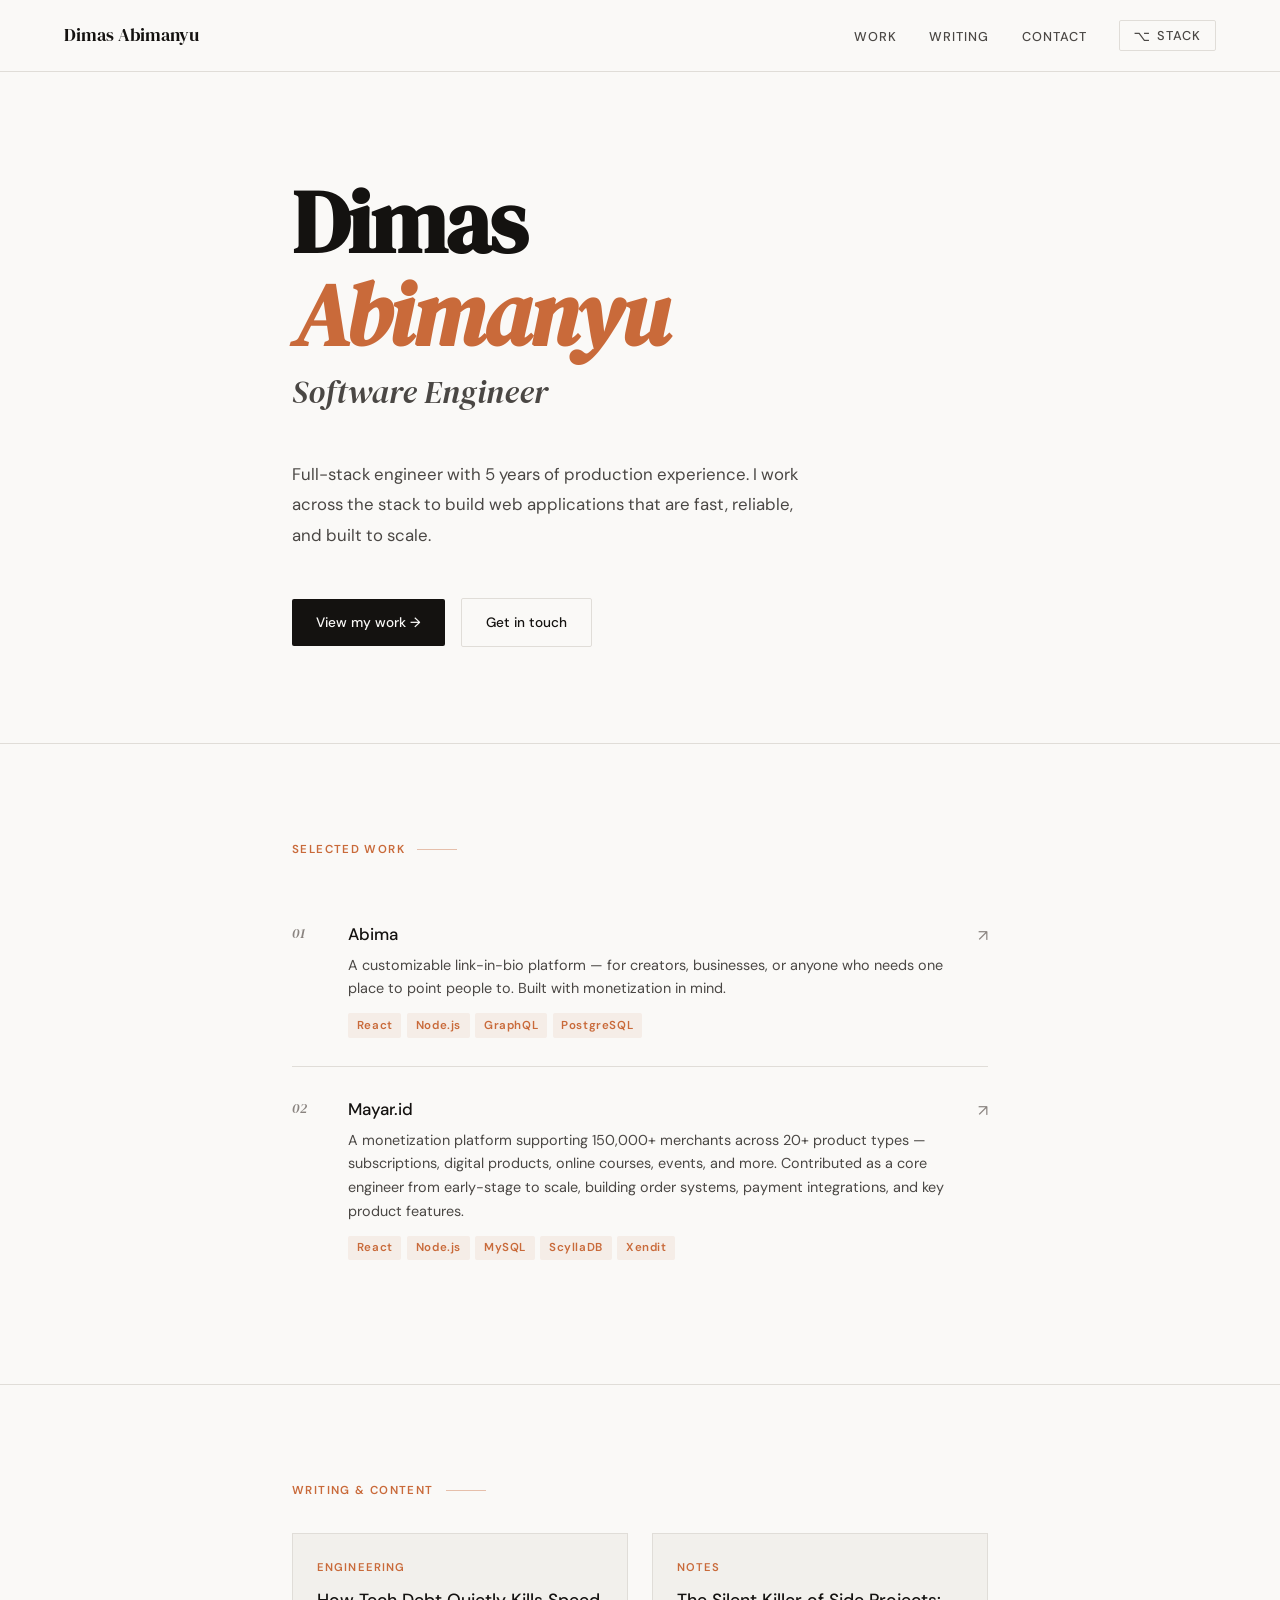
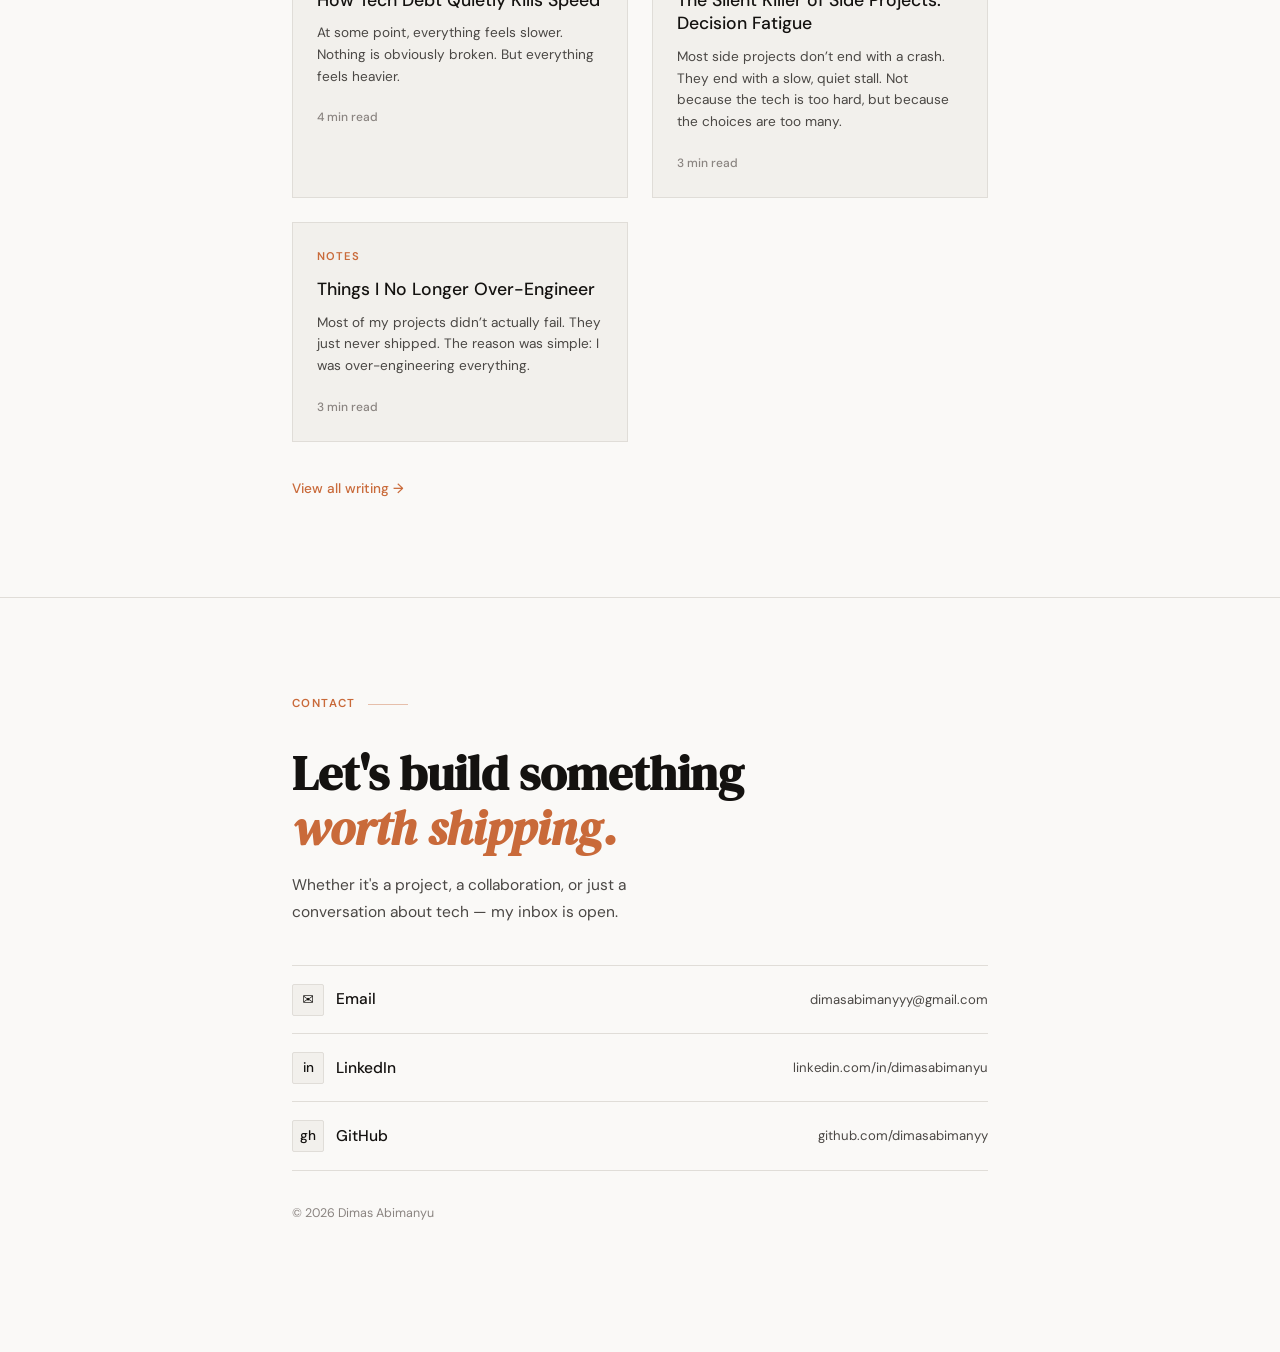
==== commit 37e3bdb3: "remove intro on writing section" ====
--- a/index.html
+++ b/index.html
@@ -764,10 +764,10 @@
     <section id="blog">
       <div class="container">
         <p class="section-label">Writing & Content</p>
-        <p class="blog-intro">
+        <!-- <p class="blog-intro">
           Sharing practical insights on programming, career growth, and the
           real-world experience of being a developer.
-        </p>
+        </p> -->
 
         <div class="blog-grid">
           <a
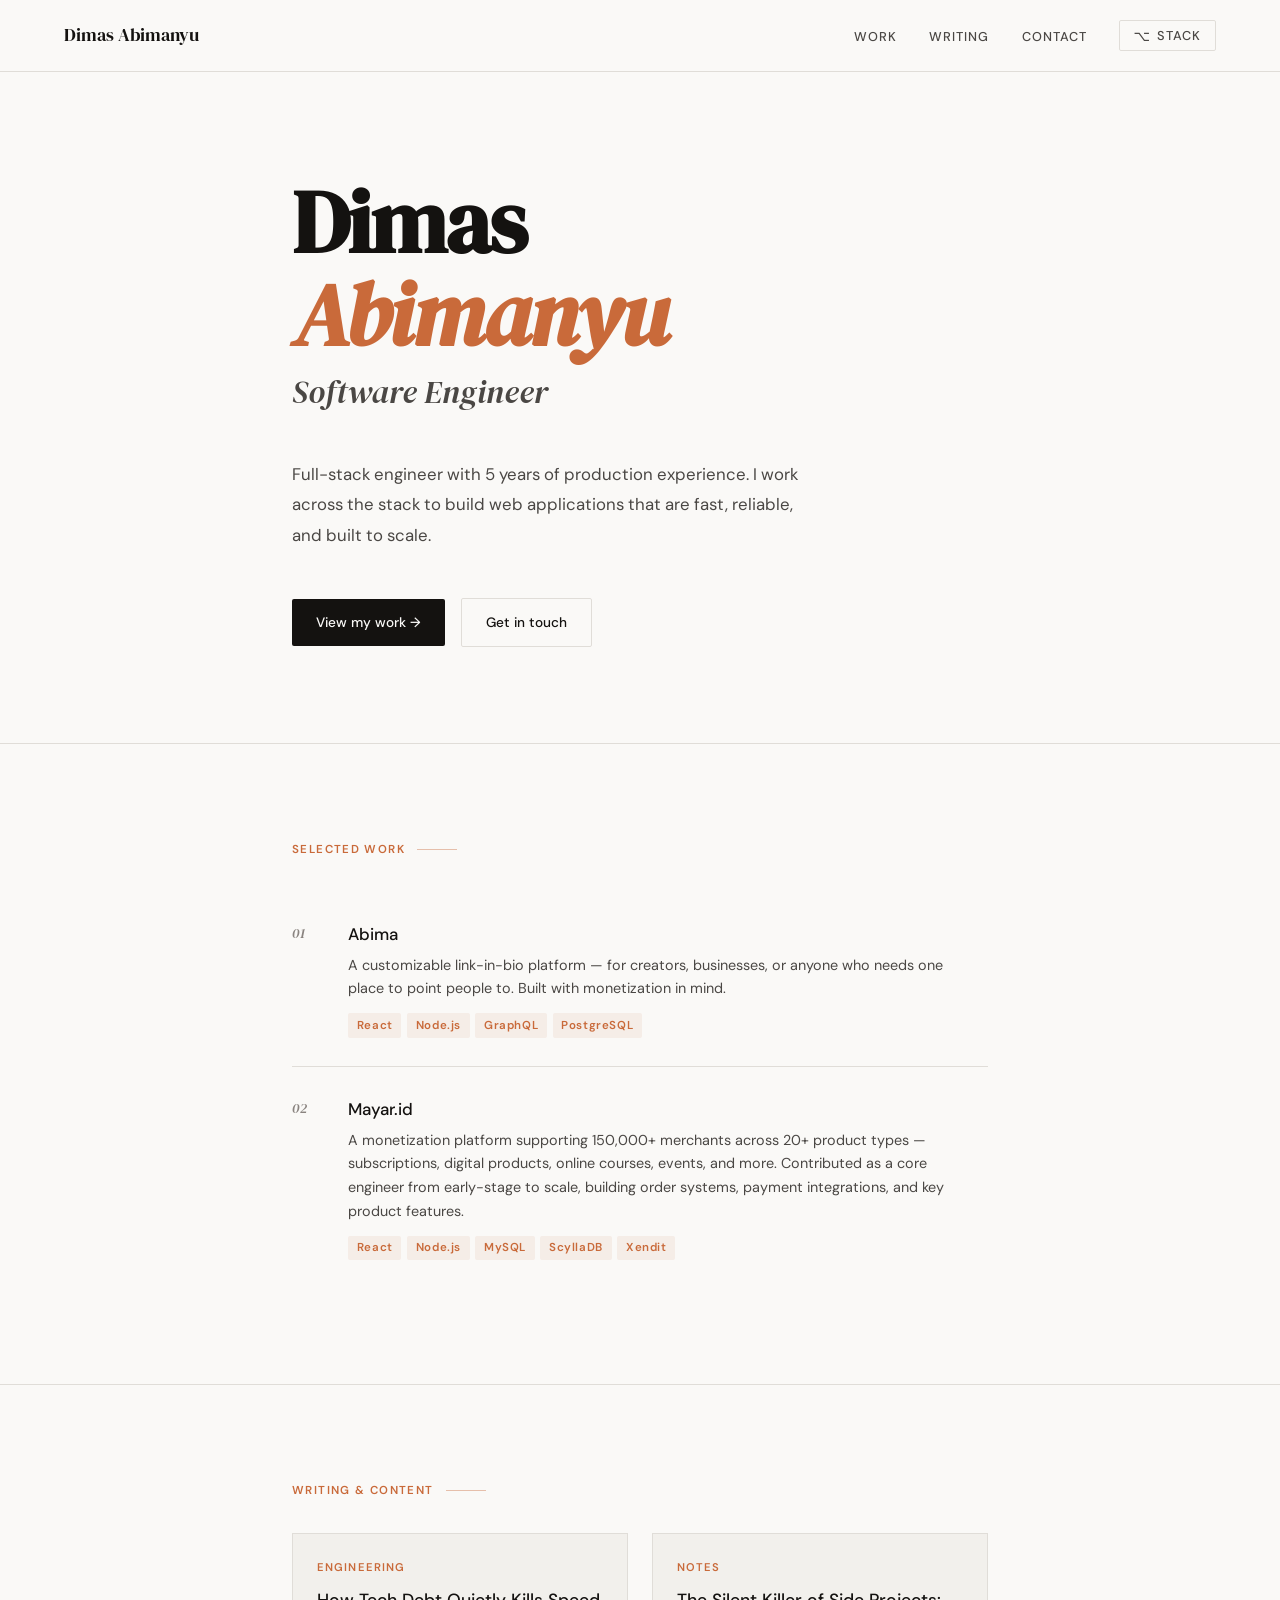
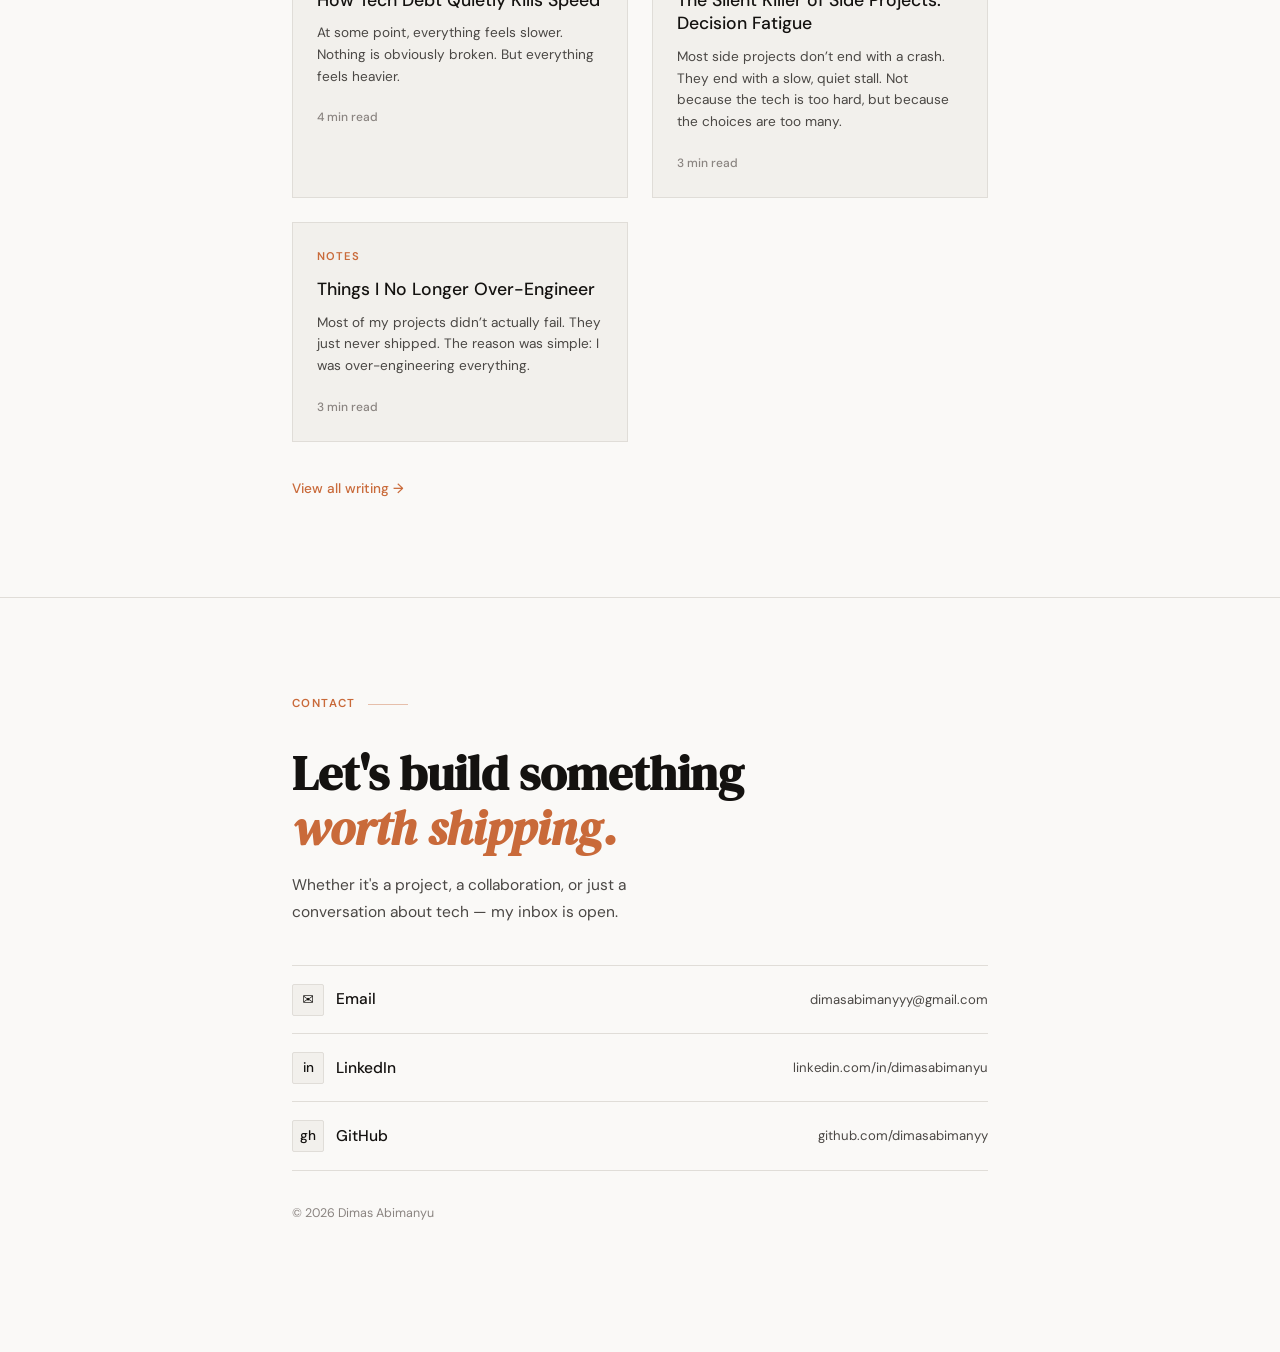
==== commit 3ae56b1c: "disabled link to projects because the content isn't ready yet" ====
--- a/index.html
+++ b/index.html
@@ -718,7 +718,8 @@
       <div class="container">
         <p class="section-label">Selected Work</p>
         <div class="projects-list">
-          <a href="projects/abima.html" class="project-item">
+          <!-- <a href="projects/abima.html" class="project-item"> -->
+          <span class="project-item">
             <span class="project-num">01</span>
             <div class="project-body">
               <p class="project-name">Abima</p>
@@ -734,9 +735,10 @@
                 <span class="project-tech">PostgreSQL</span>
               </div>
             </div>
-            <span class="project-arrow">↗</span>
-          </a>
-          <a href="projects/mayar.html" class="project-item">
+            <!-- <span class="project-arrow">↗</span> -->
+          </span>
+          <span class="project-item">
+          <!-- <a href="projects/mayar.html" class="project-item"> -->
             <span class="project-num">02</span>
             <div class="project-body">
               <p class="project-name">Mayar.id</p>
@@ -755,8 +757,8 @@
                 <span class="project-tech">Xendit</span>
               </div>
             </div>
-            <span class="project-arrow">↗</span>
-          </a>
+            <!-- <span class="project-arrow">↗</span> -->
+          </span>
         </div>
       </div>
     </section>
